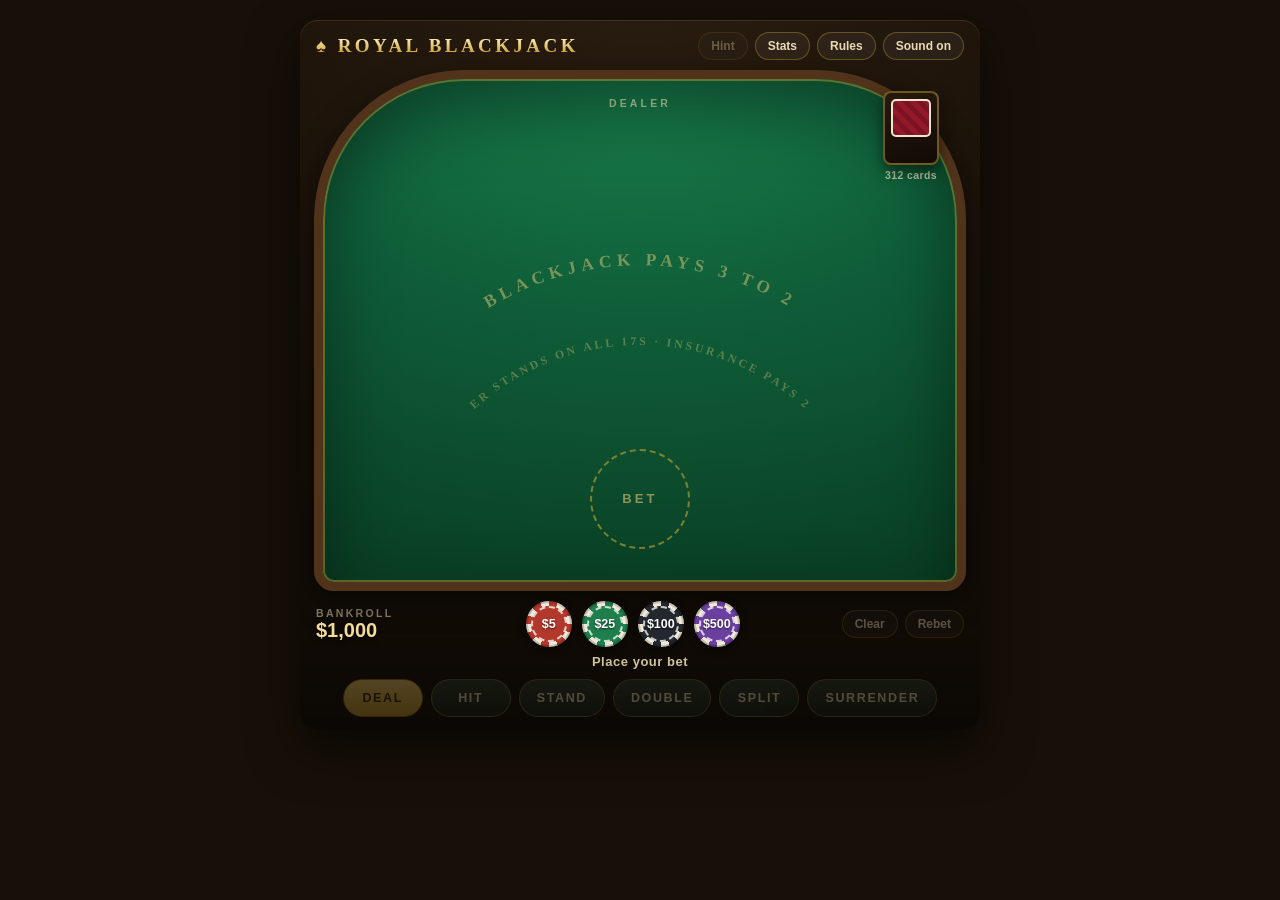
==== index.html @ 89e4483d "Royal Blackjack: single-file casino blackjack game" ====
<!DOCTYPE html>
<html lang="en">
<head>
<meta charset="utf-8">
<meta name="viewport" content="width=device-width, initial-scale=1">
<title>Royal Blackjack</title>
</head>
<body style="margin:0;background:#171008;display:flex;justify-content:center;align-items:flex-start;min-height:100vh;padding:20px;box-sizing:border-box">
<style>
#bjApp{--gold:#d4af37;--gold-l:#f6dd9a;--serif:Georgia,'Times New Roman',serif;--sans:-apple-system,BlinkMacSystemFont,'Segoe UI',Roboto,Helvetica,Arial,sans-serif;--cw:88px;--ch:calc(var(--cw)*1.42);position:relative;width:100%;max-width:680px;height:710px;margin:0 auto;border-radius:18px;background:radial-gradient(120% 90% at 50% -10%,#2b1d10 0%,#1c130a 55%,#120c06 100%);box-shadow:0 18px 50px rgba(0,0,0,.6),inset 0 1px 0 rgba(246,221,154,.12);overflow:hidden;display:flex;flex-direction:column;user-select:none;-webkit-user-select:none;font-family:var(--sans);color:#efe5c8;box-sizing:border-box}
#bjApp *,#bjApp *::before,#bjApp *::after{box-sizing:border-box}
.sr-only{position:absolute;width:1px;height:1px;overflow:hidden;clip:rect(0 0 0 0);white-space:nowrap}
.topbar{display:flex;align-items:center;justify-content:space-between;padding:12px 16px 6px;gap:8px}
.brand{font:800 19px var(--serif);letter-spacing:.18em;text-transform:uppercase;background:linear-gradient(180deg,#f8e7ad 20%,#c89b28 90%);-webkit-background-clip:text;background-clip:text;color:transparent}
.topbtns{display:flex;gap:7px}
.tbtn{background:rgba(255,255,255,.05);border:1px solid rgba(212,175,55,.35);color:#e8dbb4;border-radius:999px;padding:6px 12px;font:600 12px var(--sans);cursor:pointer;transition:.15s;white-space:nowrap}
.tbtn:hover:not(:disabled){border-color:rgba(212,175,55,.85);background:rgba(212,175,55,.13)}
.tbtn:disabled{opacity:.35;cursor:default}
.table{flex:1;margin:4px 14px;position:relative;border-radius:150px 150px 20px 20px;background:radial-gradient(130% 100% at 50% 0%,#187c4b 0%,#0f5d38 48%,#0a4126 100%);border:9px solid #50331a;box-shadow:inset 0 0 0 2px rgba(212,175,55,.4),inset 0 26px 70px rgba(0,0,0,.42),0 10px 28px rgba(0,0,0,.5);display:flex;flex-direction:column;align-items:center;justify-content:space-between;padding:12px 14px 10px;min-height:0}
.arc{position:absolute;left:50%;top:34%;transform:translateX(-50%);width:min(540px,90%);pointer-events:none;z-index:0}
.arc .a1{fill:rgba(226,199,122,.5);font:600 18px var(--serif);letter-spacing:.3em;text-transform:uppercase}
.arc .a2{fill:rgba(226,199,122,.36);font:600 12px var(--serif);letter-spacing:.26em;text-transform:uppercase}
.shoe{position:absolute;top:12px;right:18px;display:flex;flex-direction:column;align-items:center;gap:4px;z-index:2}
.shoe-stack{width:56px;height:74px;border-radius:8px;background:linear-gradient(160deg,#27190e,#110a05);border:2px solid rgba(212,175,55,.45);position:relative;box-shadow:0 6px 14px rgba(0,0,0,.5)}
.shoe-stack::before{content:'';position:absolute;left:6px;right:6px;top:6px;height:38px;border-radius:5px;background:repeating-linear-gradient(45deg,#7c1322 0 5px,#93182a 5px 10px);border:2px solid #efe6d0}
.shoe-stack.shuffling{animation:shuf .22s linear 5}
@keyframes shuf{25%{transform:translateX(-4px) rotate(-2deg)}75%{transform:translateX(4px) rotate(2deg)}}
.shoe-n{font:600 10.5px var(--sans);color:rgba(243,232,200,.7);letter-spacing:.04em}
.zone-label{font:600 10.5px var(--sans);letter-spacing:.3em;text-transform:uppercase;color:rgba(232,219,180,.55)}
.dealer-wrap,.hand-wrap{position:relative;display:flex;flex-direction:column;align-items:center;gap:7px;padding:6px 12px;border-radius:16px;z-index:1;transition:box-shadow .3s}
.hand-wrap.active{box-shadow:0 0 0 1.5px rgba(212,175,55,.6),0 0 26px rgba(212,175,55,.26)}
.player-row{display:flex;gap:28px;align-items:flex-start;justify-content:center;min-height:calc(var(--ch) + 46px);z-index:1}
.hand{display:flex;min-height:var(--ch);min-width:var(--cw);align-items:flex-start;justify-content:center}
.hand-meta{display:flex;gap:8px;align-items:center;min-height:24px}
.score-badge{display:none;background:rgba(10,8,5,.8);color:#f3e8c8;border:1px solid rgba(212,175,55,.4);border-radius:999px;padding:3px 12px;font:700 13px var(--sans)}
.score-badge.on{display:inline-flex}
.score-badge.bust{color:#ff9d9d;border-color:rgba(255,90,90,.65)}
.score-badge.pop{animation:pop .3s}
@keyframes pop{50%{transform:scale(1.28)}}
.bet-badge{display:none;background:rgba(58,42,8,.85);border:1px solid rgba(212,175,55,.55);color:var(--gold-l);border-radius:999px;padding:3px 11px;font:700 12px var(--sans)}
.bet-badge.on{display:inline-flex}
.result-tag{position:absolute;top:-10px;left:50%;transform:translate(-50%,10px);opacity:0;font:800 13.5px var(--sans);letter-spacing:.08em;padding:4px 13px;border-radius:999px;transition:.35s;z-index:6;white-space:nowrap}
.result-tag.show{opacity:1;transform:translate(-50%,-8px)}
.result-tag.win{background:#123f23;color:#9af0b4;border:1px solid #2f9d5c}
.result-tag.lose{background:#3f1212;color:#ffadad;border:1px solid #a33}
.result-tag.push{background:#2e2a1c;color:#e8d9a0;border:1px solid #8a7b46}
.result-tag.bj{background:#3a2c05;color:#ffd97a;border:1px solid var(--gold);box-shadow:0 0 18px rgba(255,205,90,.5)}
.card{width:var(--cw);height:var(--ch);position:relative;flex:0 0 auto;margin-left:calc(var(--cw) * -.6);transform:rotate(var(--tilt,0deg));transition:transform .45s cubic-bezier(.2,.75,.25,1.08),opacity .4s}
.card:first-child{margin-left:0}
.card-inner{position:absolute;inset:0;transform-style:preserve-3d;transition:transform .3s ease;transform:rotateY(180deg)}
.card.faceup .card-inner{transform:rotateY(0deg)}
.cface{position:absolute;inset:0;backface-visibility:hidden;-webkit-backface-visibility:hidden;border-radius:9px;overflow:hidden}
.front{background:linear-gradient(140deg,#fffdf6 0%,#f3efe0 100%);box-shadow:0 7px 16px rgba(0,0,0,.45),inset 0 0 0 1px rgba(0,0,0,.08)}
.front.red{color:#c0182f}.front.blk{color:#1d2132}
.backside{transform:rotateY(180deg);background:#f3ecd9;box-shadow:0 7px 16px rgba(0,0,0,.45)}
.bk{position:absolute;inset:5px;border-radius:6px;background:repeating-linear-gradient(45deg,#7c1322 0 6px,#93182a 6px 12px);box-shadow:inset 0 0 0 2px rgba(246,221,154,.55)}
.card.peek{transform:translateY(-12px) rotate(-7deg) !important;z-index:9}
.card.discard{transform:translate(-460px,-70px) rotate(-32deg) !important;opacity:0;transition:transform .45s ease-in,opacity .42s ease-in}
.card.dbl{transform:rotate(90deg) translateY(-4px) !important;margin-right:14px}
.idx{position:absolute;top:6px;left:7px;display:flex;flex-direction:column;align-items:center;line-height:.95;font-family:var(--serif);z-index:2}
.idx b{font-size:calc(var(--cw)*.19);font-weight:700}
.idx i{font-style:normal;font-size:calc(var(--cw)*.165)}
.idx-b{top:auto;left:auto;bottom:6px;right:7px;transform:rotate(180deg)}
.pips{position:absolute;inset:13% 17%}
.pip{position:absolute;transform:translate(-50%,-50%);font-size:calc(var(--cw)*.2);font-family:var(--serif)}
.pip.fl{transform:translate(-50%,-50%) rotate(180deg)}
.ace{position:absolute;inset:0;display:flex;align-items:center;justify-content:center;font-size:calc(var(--cw)*.55);font-family:var(--serif)}
.court{position:absolute;inset:15% 19%;border:2px solid currentColor;border-radius:6px;display:flex;flex-direction:column;align-items:center;justify-content:center;gap:1px;opacity:.92}
.court .crt{font:700 calc(var(--cw)*.32) var(--serif)}
.court .cst{font-size:calc(var(--cw)*.22)}
.bet-spot{display:flex;flex-direction:column;align-items:center;gap:5px;margin-bottom:2px;z-index:1}
.bet-circle{width:100px;height:100px;border-radius:50%;border:2.5px dashed rgba(212,175,55,.55);position:relative;display:flex;align-items:center;justify-content:center}
.bet-circle.empty::after{content:'Bet';color:rgba(226,199,122,.6);font:600 13px var(--sans);letter-spacing:.24em;text-transform:uppercase}
.bet-stack{position:absolute;bottom:24px;left:0;right:0;height:0}
.bet-amt{color:var(--gold-l);font:700 14.5px var(--sans);min-height:18px;text-shadow:0 1px 3px rgba(0,0,0,.8)}
.chip{--c:#b3382c;width:46px;height:46px;border-radius:50%;border:none;position:relative;cursor:pointer;background:repeating-conic-gradient(var(--c) 0 22.5deg,#f2ead8 22.5deg 45deg);box-shadow:0 3px 7px rgba(0,0,0,.5),inset 0 0 0 2px rgba(0,0,0,.18);transition:transform .15s;padding:0;flex:0 0 auto}
.chip::before{content:'';position:absolute;inset:5px;border-radius:50%;background:var(--c);border:2px dashed rgba(255,255,255,.75)}
.chip span{position:absolute;inset:0;display:flex;align-items:center;justify-content:center;color:#fff;font-weight:700;font-size:12.5px;z-index:1;text-shadow:0 1px 2px rgba(0,0,0,.6);font-family:var(--sans)}
.chip-5{--c:#b3382c}.chip-25{--c:#1e7e4c}.chip-100{--c:#23272e}.chip-500{--c:#6b3fa0}
.rack .chip:hover:not(.off){transform:translateY(-4px) scale(1.07)}
.chip.off{opacity:.32;cursor:default;pointer-events:none}
.chip.s{width:36px;height:36px;position:absolute;left:50%;margin-left:-18px}
.chip.s span{font-size:10px}
.chip.fly{position:absolute;z-index:46;transition:transform .55s cubic-bezier(.3,.7,.3,1),opacity .55s;pointer-events:none;margin:0}
.console{padding:6px 16px 13px;display:flex;flex-direction:column;gap:7px;background:linear-gradient(180deg,rgba(0,0,0,0),rgba(0,0,0,.4))}
.crow{display:flex;align-items:center;justify-content:space-between;gap:12px}
.bank{display:flex;flex-direction:column;line-height:1.15;min-width:108px}
.blab{font:600 10.5px var(--sans);letter-spacing:.22em;text-transform:uppercase;color:rgba(232,219,180,.55)}
#bankAmt{font:800 20px var(--sans);color:var(--gold-l);text-shadow:0 1px 6px rgba(0,0,0,.6)}
.rack{display:flex;gap:10px;align-items:center}
.bet-tools{display:flex;gap:7px}
.msgline{text-align:center;font:600 13px var(--sans);color:#cfc39b;min-height:18px;letter-spacing:.04em}
.actions{justify-content:center;flex-wrap:wrap;gap:8px}
.abtn{font:700 12.5px var(--sans);letter-spacing:.13em;text-transform:uppercase;color:#f2e3b6;background:linear-gradient(180deg,#2a3b2f,#16231a);border:1px solid rgba(212,175,55,.45);border-radius:999px;padding:11px 17px;cursor:pointer;transition:all .18s;min-width:80px}
.abtn:hover:not(:disabled){transform:translateY(-2px);box-shadow:0 6px 16px rgba(0,0,0,.45),0 0 12px rgba(212,175,55,.25);border-color:rgba(212,175,55,.85)}
.abtn:active:not(:disabled){transform:translateY(0) scale(.97)}
.abtn:disabled{opacity:.3;cursor:default}
.abtn.deal{background:linear-gradient(180deg,#f3cf6f,#c99e29);color:#3a2a05;border-color:#8a6d1d;position:relative;overflow:hidden}
.abtn.deal:not(:disabled)::after{content:'';position:absolute;top:0;left:-80%;width:50%;height:100%;background:linear-gradient(100deg,transparent,rgba(255,255,255,.55),transparent);animation:shine 2.6s infinite}
@keyframes shine{0%{left:-80%}55%,100%{left:130%}}
.abtn.pulse{animation:hintPulse .55s ease-in-out 2}
@keyframes hintPulse{50%{box-shadow:0 0 22px rgba(212,175,55,.95);transform:translateY(-3px)}}
.banner{position:absolute;left:0;right:0;top:38%;text-align:center;font:800 44px/1.1 var(--serif);letter-spacing:.05em;opacity:0;transform:scale(.6);transition:all .22s;pointer-events:none;z-index:30;text-transform:uppercase}
.banner.show{opacity:1;transform:scale(1);animation:bIn .5s cubic-bezier(.18,1.6,.4,1)}
@keyframes bIn{0%{transform:scale(.5)}70%{transform:scale(1.07)}100%{transform:scale(1)}}
.banner.win{color:#9df0b3;text-shadow:0 0 26px rgba(60,220,120,.6),0 2px 14px rgba(0,0,0,.7)}
.banner.lose{color:#ff9d9d;text-shadow:0 0 22px rgba(255,70,70,.45),0 2px 14px rgba(0,0,0,.7)}
.banner.push{color:#e8d9a0;text-shadow:0 0 18px rgba(220,200,120,.4),0 2px 14px rgba(0,0,0,.7)}
.banner.bj{color:#ffd76a;text-shadow:0 0 16px rgba(255,200,60,.9),0 0 60px rgba(255,180,30,.5);animation:bIn .5s cubic-bezier(.18,1.6,.4,1),glowP 1.1s ease-in-out infinite alternate}
@keyframes glowP{to{text-shadow:0 0 26px rgba(255,210,80,1),0 0 90px rgba(255,190,40,.75)}}
.toastN{position:absolute;top:10px;left:50%;transform:translate(-50%,-8px);background:rgba(12,9,5,.93);color:#f0e3bd;border:1px solid rgba(212,175,55,.5);border-radius:999px;padding:7px 16px;font:600 12.5px var(--sans);opacity:0;transition:.3s;z-index:66;pointer-events:none;white-space:nowrap;max-width:92%}
.toastN.show{opacity:1;transform:translate(-50%,0)}
#fxCanvas{position:absolute;inset:0;z-index:60;pointer-events:none}
.overlay{position:absolute;inset:0;display:flex;align-items:center;justify-content:center;background:rgba(8,6,3,.66);opacity:0;pointer-events:none;transition:.25s;z-index:70}
.overlay.show{opacity:1;pointer-events:auto}
.panel{background:#191410;border:1px solid rgba(212,175,55,.55);border-radius:14px;padding:20px 24px;max-width:430px;width:88%;max-height:84%;overflow:auto;box-shadow:0 20px 60px rgba(0,0,0,.7)}
.panel h3{margin:0 0 10px;font:700 19px var(--serif);color:var(--gold-l);letter-spacing:.06em}
.panel p{margin:0 0 14px;font:400 13.5px/1.55 var(--sans);color:#d9cba2}
.panel ul{margin:0 0 14px;padding-left:18px;font:400 13px/1.65 var(--sans);color:#d9cba2}
.prow{display:flex;gap:8px;justify-content:flex-end;flex-wrap:wrap}
.gbtn{background:linear-gradient(180deg,#f3cf6f,#c99e29);color:#3a2a05;border:1px solid #8a6d1d;border-radius:999px;padding:9px 18px;font:700 13px var(--sans);cursor:pointer;letter-spacing:.06em}
.gbtn:hover{filter:brightness(1.08)}
.sgrid{display:grid;grid-template-columns:1fr auto;gap:6px 18px;font:500 13.5px var(--sans);color:#d9cba2;margin-bottom:16px}
.sgrid b{color:#f3e8c8;font-weight:700;text-align:right}
.sgrid .pos{color:#9af0b4}.sgrid .neg{color:#ffadad}
.shake{animation:shake .45s}
@keyframes shake{20%{transform:translateX(-7px)}40%{transform:translateX(6px)}60%{transform:translateX(-4px)}80%{transform:translateX(3px)}}
.kbd{display:inline-block;background:rgba(255,255,255,.08);border:1px solid rgba(212,175,55,.3);border-radius:5px;padding:0 6px;font:600 11.5px var(--sans);color:#e8dbb4;margin-right:2px}
@media (max-width:600px){#bjApp{--cw:64px;height:740px}.banner{font-size:32px}.brand{font-size:15px;letter-spacing:.1em}.abtn{min-width:0;padding:10px 12px;font-size:11.5px}.chip{width:42px;height:42px}.player-row{gap:12px}.tbtn{padding:5px 9px;font-size:11px}}
</style>
<h2 class="sr-only">Interactive blackjack casino game with chip betting, animated dealing, splits, double down, insurance, hints, and session statistics</h2>
<div id="bjApp">
  <canvas id="fxCanvas"></canvas>
  <header class="topbar">
    <div class="brand">♠ Royal Blackjack</div>
    <div class="topbtns">
      <button class="tbtn" id="btnHint" title="Basic strategy advice (B)">Hint</button>
      <button class="tbtn" id="btnStats" title="Session statistics">Stats</button>
      <button class="tbtn" id="btnRules" title="House rules &amp; shortcuts">Rules</button>
      <button class="tbtn" id="btnSound" title="Toggle sound (M)">Sound on</button>
    </div>
  </header>
  <main class="table">
    <svg class="arc" viewBox="0 0 560 170" aria-hidden="true">
      <defs>
        <path id="arcP1" d="M 30 150 A 300 300 0 0 1 530 150" fill="none"></path>
        <path id="arcP2" d="M 105 168 A 255 255 0 0 1 455 168" fill="none"></path>
      </defs>
      <text class="a1"><textPath href="#arcP1" startOffset="50%" text-anchor="middle">Blackjack pays 3 to 2</textPath></text>
      <text class="a2"><textPath href="#arcP2" startOffset="50%" text-anchor="middle">Dealer stands on all 17s · Insurance pays 2 to 1</textPath></text>
    </svg>
    <div class="shoe">
      <div class="shoe-stack" id="shoeStack"></div>
      <div class="shoe-n" id="shoeN"></div>
    </div>
    <div class="dealer-wrap">
      <div class="zone-label">Dealer</div>
      <div class="hand" id="dealerHand"></div>
      <div class="hand-meta"><span class="score-badge" id="dealerScore"></span></div>
    </div>
    <div class="banner" id="banner"></div>
    <div class="player-row" id="playerRow"></div>
    <div class="bet-spot">
      <div class="bet-circle empty" id="betCircle"><div class="bet-stack" id="betStack"></div></div>
      <div class="bet-amt" id="betAmt"></div>
    </div>
    <div class="toastN" id="toastEl"></div>
  </main>
  <footer class="console">
    <div class="crow">
      <div class="bank" id="bankWrap"><span class="blab">Bankroll</span><span id="bankAmt">$1,000</span></div>
      <div class="rack" id="rack">
        <button class="chip chip-5" data-d="5" aria-label="Bet 5 dollars"><span>$5</span></button>
        <button class="chip chip-25" data-d="25" aria-label="Bet 25 dollars"><span>$25</span></button>
        <button class="chip chip-100" data-d="100" aria-label="Bet 100 dollars"><span>$100</span></button>
        <button class="chip chip-500" data-d="500" aria-label="Bet 500 dollars"><span>$500</span></button>
      </div>
      <div class="bet-tools">
        <button class="tbtn" id="btnClear">Clear</button>
        <button class="tbtn" id="btnRebet">Rebet</button>
      </div>
    </div>
    <div class="msgline" id="msgEl" aria-live="polite"></div>
    <div class="crow actions">
      <button class="abtn deal" id="btnDeal">Deal</button>
      <button class="abtn" id="btnHit">Hit</button>
      <button class="abtn" id="btnStand">Stand</button>
      <button class="abtn" id="btnDouble">Double</button>
      <button class="abtn" id="btnSplit">Split</button>
      <button class="abtn" id="btnSurrender">Surrender</button>
    </div>
  </footer>
  <div class="overlay" id="ovInsurance">
    <div class="panel">
      <h3>Insurance?</h3>
      <p id="insText"></p>
      <div class="prow"><button class="tbtn" id="btnInsNo">No thanks (N)</button><button class="gbtn" id="btnInsYes">Take insurance (Y)</button></div>
    </div>
  </div>
  <div class="overlay" id="ovStats">
    <div class="panel">
      <h3>Session stats</h3>
      <div class="sgrid" id="sgrid"></div>
      <div class="prow"><button class="tbtn" id="btnReset">Reset bankroll &amp; stats</button><button class="gbtn" id="btnStatsClose">Close</button></div>
    </div>
  </div>
  <div class="overlay" id="ovRules">
    <div class="panel">
      <h3>House rules</h3>
      <ul>
        <li>Six-deck shoe, reshuffled when it runs low</li>
        <li>Blackjack pays 3 to 2 · dealer stands on all 17s</li>
        <li>Dealer peeks for blackjack with an ace or ten showing</li>
        <li>Insurance on an ace costs half your bet, pays 2 to 1</li>
        <li>Double down on any first two cards, including after a split</li>
        <li>Split once on any equal-value pair · split aces get one card each</li>
        <li>Surrender your first two cards to keep half your bet</li>
      </ul>
      <h3>Shortcuts</h3>
      <p><span class="kbd">H</span> hit · <span class="kbd">S</span> stand · <span class="kbd">D</span> double · <span class="kbd">P</span> split · <span class="kbd">U</span> surrender · <span class="kbd">Enter</span> deal · <span class="kbd">R</span> rebet · <span class="kbd">C</span> clear · <span class="kbd">1–4</span> chips · <span class="kbd">B</span> hint · <span class="kbd">M</span> sound</p>
      <div class="prow"><button class="gbtn" id="btnRulesClose">Close</button></div>
    </div>
  </div>
  <div class="overlay" id="ovLoan">
    <div class="panel">
      <h3>Out of chips</h3>
      <p id="loanText">The pit boss looks you over, sighs, and slides a fresh $1,000 across the felt. The house keeps track of these things.</p>
      <div class="prow"><button class="gbtn" id="btnLoan">Take the credit</button></div>
    </div>
  </div>
</div>
<script>
'use strict';
(function(){
const $id=function(i){return document.getElementById(i)};
const app=$id('bjApp'),fxCanvas=$id('fxCanvas'),shoeStack=$id('shoeStack'),shoeN=$id('shoeN'),
dealerHand=$id('dealerHand'),dealerScore=$id('dealerScore'),playerRow=$id('playerRow'),
betCircle=$id('betCircle'),betStack=$id('betStack'),betAmt=$id('betAmt'),bankAmt=$id('bankAmt'),bankWrap=$id('bankWrap'),
msgEl=$id('msgEl'),toastEl=$id('toastEl'),banner=$id('banner'),rack=$id('rack'),
btnClear=$id('btnClear'),btnRebet=$id('btnRebet'),btnDeal=$id('btnDeal'),btnHit=$id('btnHit'),
btnStand=$id('btnStand'),btnDouble=$id('btnDouble'),btnSplit=$id('btnSplit'),btnSurrender=$id('btnSurrender'),
btnHint=$id('btnHint'),btnStats=$id('btnStats'),btnRules=$id('btnRules'),btnSound=$id('btnSound'),
ovInsurance=$id('ovInsurance'),insText=$id('insText'),btnInsYes=$id('btnInsYes'),btnInsNo=$id('btnInsNo'),
ovStats=$id('ovStats'),sgrid=$id('sgrid'),btnReset=$id('btnReset'),btnStatsClose=$id('btnStatsClose'),
ovRules=$id('ovRules'),btnRulesClose=$id('btnRulesClose'),ovLoan=$id('ovLoan'),btnLoan=$id('btnLoan');

const sleep=function(ms){return new Promise(function(r){setTimeout(r,ms)})};
const store={
  get:function(k,d){try{const v=localStorage.getItem(k);return v==null?d:JSON.parse(v)}catch(e){return d}},
  set:function(k,v){try{localStorage.setItem(k,JSON.stringify(v))}catch(e){}}
};
function fmt(n){
  n=Math.round(n*100)/100;
  const neg=n<0;n=Math.abs(n);
  const opts=Number.isInteger(n)?{maximumFractionDigits:0}:{minimumFractionDigits:2,maximumFractionDigits:2};
  return (neg?'−$':'$')+n.toLocaleString('en-US',opts);
}

let AC=null,muted=store.get('bj-muted',false);
function ac(){
  if(muted)return null;
  if(!AC){try{AC=new (window.AudioContext||window.webkitAudioContext)()}catch(e){return null}}
  if(AC&&AC.state==='suspended')AC.resume();
  return AC;
}
function tone(f,dur,type,vol,delay,slide){
  const c=ac();if(!c)return;
  const t=c.currentTime+(delay||0);
  const o=c.createOscillator(),g=c.createGain();
  o.type=type||'sine';o.frequency.setValueAtTime(f,t);
  if(slide)o.frequency.exponentialRampToValueAtTime(slide,t+dur);
  g.gain.setValueAtTime(0,t);g.gain.linearRampToValueAtTime(vol||.12,t+.012);
  g.gain.exponentialRampToValueAtTime(.0001,t+dur);
  o.connect(g);g.connect(c.destination);o.start(t);o.stop(t+dur+.06);
}
function noiseBurst(dur,vol,freq,delay){
  const c=ac();if(!c)return;
  const t=c.currentTime+(delay||0);
  const len=Math.max(1,Math.floor(c.sampleRate*dur));
  const buf=c.createBuffer(1,len,c.sampleRate);
  const d=buf.getChannelData(0);
  for(let i=0;i<len;i++)d[i]=Math.random()*2-1;
  const src=c.createBufferSource();src.buffer=buf;
  const f=c.createBiquadFilter();f.type='bandpass';f.frequency.value=freq;f.Q.value=.8;
  const g=c.createGain();g.gain.setValueAtTime(vol,t);g.gain.exponentialRampToValueAtTime(.0001,t+dur);
  src.connect(f);f.connect(g);g.connect(c.destination);src.start(t);
}
const SFX={
  deal:function(){noiseBurst(.09,.3,1700)},
  flip:function(){noiseBurst(.06,.2,2600);tone(880,.05,'triangle',.05,.02)},
  chip:function(){tone(2700+Math.random()*600,.035,'square',.06);tone(2000,.045,'square',.05,.028)},
  win:function(){[523,659,784,1047].forEach(function(f,i){tone(f,.22,'triangle',.12,i*.09)})},
  big:function(){[523,659,784,1047,1319,1568].forEach(function(f,i){tone(f,.3,'triangle',.13,i*.1)});[262,330,392].forEach(function(f,i){tone(f,.85,'sine',.06,.32+i*.02)})},
  lose:function(){tone(230,.3,'sawtooth',.05,0,140);tone(115,.4,'triangle',.08,.13)},
  push:function(){tone(440,.12,'sine',.08);tone(440,.12,'sine',.08,.18)},
  shuffle:function(){for(let i=0;i<7;i++)noiseBurst(.05,.14,1100+i*320,i*.065)}
};

const SUITS=['♠','♥','♦','♣'];
const RANKS=['A','2','3','4','5','6','7','8','9','10','J','Q','K'];
const RESHUFFLE=78;
function cardVal(c){if(c.r==='A')return 11;if(c.r==='10'||c.r==='J'||c.r==='Q'||c.r==='K')return 10;return +c.r}
function sym(s){return s+'︎'}
const PIPS={
  '2':[[50,20],[50,80]],
  '3':[[50,20],[50,50],[50,80]],
  '4':[[32,20],[68,20],[32,80],[68,80]],
  '5':[[32,20],[68,20],[50,50],[32,80],[68,80]],
  '6':[[32,20],[68,20],[32,50],[68,50],[32,80],[68,80]],
  '7':[[32,20],[68,20],[50,35],[32,50],[68,50],[32,80],[68,80]],
  '8':[[32,20],[68,20],[50,35],[32,50],[68,50],[50,65],[32,80],[68,80]],
  '9':[[32,18],[68,18],[32,39],[68,39],[50,50],[32,61],[68,61],[32,82],[68,82]],
  '10':[[32,18],[68,18],[50,29],[32,40],[68,40],[32,60],[68,60],[50,71],[32,82],[68,82]]
};

const S={
  bankroll:store.get('bj-bank',1000),
  bet:0,
  lastBet:store.get('bj-lastbet',0),
  shoe:[],runCount:0,
  phase:'betting',
  hands:[],active:0,dealer:[],insurance:0,
  stats:store.get('bj-stats',{hands:0,wins:0,losses:0,pushes:0,bjs:0,net:0,bigWin:0,streak:0,bestStreak:0,loans:0})
};
let busy=false;

function newShoe(){
  S.shoe=[];
  for(let d=0;d<6;d++)for(const s of SUITS)for(const r of RANKS)S.shoe.push({r:r,s:s});
  for(let i=S.shoe.length-1;i>0;i--){const j=Math.floor(Math.random()*(i+1));const t=S.shoe[i];S.shoe[i]=S.shoe[j];S.shoe[j]=t}
  S.runCount=0;renderShoe();
}
function draw(){if(!S.shoe.length)newShoe();return S.shoe.pop()}
function countCard(c){
  const v=cardVal(c);
  if(v>=2&&v<=6)S.runCount++;else if(v>=10)S.runCount--;
  if(ovStats.classList.contains('show'))renderStatsPanel();
}
function handValue(cards){
  let t=0,a=0;
  for(const c of cards){t+=cardVal(c);if(c.r==='A')a++}
  while(t>21&&a>0){t-=10;a--}
  return {total:t,soft:a>0};
}
function isBJ(h){return !h.fromSplit&&h.cards.length===2&&handValue(h.cards).total===21}
function inPlay(){
  if(S.phase==='betting')return S.bet;
  if(S.phase==='settle')return 0;
  return S.hands.reduce(function(a,h){return a+h.bet},0)+S.insurance;
}
function saveBank(){store.set('bj-bank',S.bankroll+inPlay())}
function saveStats(){store.set('bj-stats',S.stats)}

function buildCard(c,faceUp){
  const red=c.s==='♥'||c.s==='♦';
  const el=document.createElement('div');
  el.className='card'+(faceUp?' faceup':'');
  el.style.setProperty('--tilt',((Math.random()*4)-2).toFixed(2)+'deg');
  let center='';
  if(c.r==='A')center='<div class="ace">'+sym(c.s)+'</div>';
  else if(PIPS[c.r])center='<div class="pips">'+PIPS[c.r].map(function(p){return '<span class="pip'+(p[1]>50?' fl':'')+'" style="left:'+p[0]+'%;top:'+p[1]+'%">'+sym(c.s)+'</span>'}).join('')+'</div>';
  else center='<div class="court"><span class="crt">'+c.r+'</span><span class="cst">'+sym(c.s)+'</span></div>';
  el.innerHTML='<div class="card-inner"><div class="cface front '+(red?'red':'blk')+'"><div class="idx"><b>'+c.r+'</b><i>'+sym(c.s)+'</i></div><div class="idx idx-b"><b>'+c.r+'</b><i>'+sym(c.s)+'</i></div>'+center+'</div><div class="cface backside"><div class="bk"></div></div></div>';
  return el;
}
async function flyCard(c,container,faceUp){
  const el=buildCard(c,false);
  container.appendChild(el);
  const sr=shoeStack.getBoundingClientRect(),cr=el.getBoundingClientRect();
  el.style.transition='none';
  el.style.transform='translate('+(sr.left-cr.left)+'px,'+(sr.top-cr.top)+'px) rotate(48deg) scale(.85)';
  el.getBoundingClientRect();
  el.style.transition='';
  SFX.deal();
  el.style.transform='';
  await sleep(440);
  if(faceUp){el.classList.add('faceup');SFX.flip();await sleep(290)}
  return el;
}
function chipEl(d,small){
  const el=document.createElement('div');
  el.className='chip chip-'+d+(small?' s':'');
  el.innerHTML='<span>$'+d+'</span>';
  return el;
}
function flyChip(fromEl,toEl,d){
  const ar=app.getBoundingClientRect(),fr=fromEl.getBoundingClientRect(),tr=toEl.getBoundingClientRect();
  const el=chipEl(d);el.classList.add('fly');
  el.style.left=(fr.left-ar.left+fr.width/2-23)+'px';
  el.style.top=(fr.top-ar.top+fr.height/2-23)+'px';
  app.appendChild(el);
  requestAnimationFrame(function(){
    el.style.transform='translate('+((tr.left+tr.width/2)-(fr.left+fr.width/2))+'px,'+((tr.top+tr.height/2)-(fr.top+fr.height/2))+'px) rotate(520deg)';
    el.style.opacity='.92';
  });
  setTimeout(function(){el.remove()},620);
}

function msg(t){msgEl.textContent=t}
let toastT=0;
function toast(t){
  toastEl.textContent=t;toastEl.classList.add('show');
  clearTimeout(toastT);toastT=setTimeout(function(){toastEl.classList.remove('show')},2300);
}
function showBanner(t,cls){banner.textContent=t;banner.className='banner show '+cls}
function hideBanner(){banner.className='banner';banner.textContent=''}
function pop(el){el.classList.remove('pop');void el.offsetWidth;el.classList.add('pop')}
function shakeEl(el){el.classList.remove('shake');void el.offsetWidth;el.classList.add('shake')}

let shown=S.bankroll,rafB=0;
function renderBankroll(){
  cancelAnimationFrame(rafB);
  const from=shown,to=S.bankroll,t0=performance.now(),dur=550;
  function step(t){
    const p=Math.min(1,(t-t0)/dur),e=1-Math.pow(1-p,3);
    shown=from+(to-from)*e;
    bankAmt.textContent=fmt(shown);
    if(p<1)rafB=requestAnimationFrame(step);
  }
  rafB=requestAnimationFrame(step);
}
function renderShoe(){shoeN.textContent=S.shoe.length+' cards'}
function renderBet(){
  const amt=S.phase==='betting'?S.bet:S.hands.reduce(function(a,h){return a+h.bet},0);
  betAmt.textContent=amt?fmt(amt):'';
  betStack.innerHTML='';
  let rem=amt,n=0;
  for(const d of [500,100,25,5]){
    while(rem>=d&&n<14){rem-=d;const ch=chipEl(d,true);ch.style.bottom=(n*5)+'px';ch.style.zIndex=n;betStack.appendChild(ch);n++}
  }
  betCircle.classList.toggle('empty',amt===0);
}
function wrapHTML(i){
  return '<div class="result-tag" id="tag'+i+'"></div><div class="hand" id="hand'+i+'"></div><div class="hand-meta"><span class="score-badge" id="score'+i+'"></span><span class="bet-badge" id="betb'+i+'"></span></div>';
}
function rebuildHands(){
  playerRow.innerHTML='';
  S.hands.forEach(function(h,i){
    const w=document.createElement('div');
    w.className='hand-wrap';w.id='hw'+i;
    w.innerHTML=wrapHTML(i);
    playerRow.appendChild(w);
    const he=w.querySelector('.hand');
    h.cards.forEach(function(c){he.appendChild(buildCard(c,true))});
  });
  renderScores();renderBetBadges();renderActive();
}
function renderScores(){
  S.hands.forEach(function(h,i){
    const el=$id('score'+i);if(!el)return;
    if(!h.cards.length){el.textContent='';el.classList.remove('on');return}
    const v=handValue(h.cards);
    el.textContent=(v.soft&&v.total<21)?(v.total-10)+' / '+v.total:v.total;
    el.classList.add('on');el.classList.toggle('bust',v.total>21);pop(el);
  });
  if(!S.dealer.length){dealerScore.textContent='';dealerScore.classList.remove('on');dealerScore.classList.remove('bust')}
  else{
    const holeEl=dealerHand.children[1];
    const holeHidden=holeEl&&!holeEl.classList.contains('faceup');
    if(holeHidden||S.dealer.length===1){
      const u=cardVal(S.dealer[0]);
      dealerScore.textContent='Showing '+(u===11?'A':u);
      dealerScore.classList.remove('bust');
    }else{
      const v=handValue(S.dealer);
      dealerScore.textContent=v.total;
      dealerScore.classList.toggle('bust',v.total>21);
    }
    dealerScore.classList.add('on');pop(dealerScore);
  }
}
function renderBetBadges(){
  S.hands.forEach(function(h,i){
    const el=$id('betb'+i);if(!el)return;
    el.textContent=fmt(h.bet);el.classList.add('on');
  });
}
function renderActive(){
  S.hands.forEach(function(h,i){
    const w=$id('hw'+i);if(!w)return;
    w.classList.toggle('active',S.phase==='player'&&i===S.active);
  });
}
function setTag(i,txt,cls){
  const el=$id('tag'+i);if(!el)return;
  el.textContent=txt;el.className='result-tag show '+cls;
}
function updateButtons(){
  const betting=S.phase==='betting'&&!busy;
  rack.querySelectorAll('.chip').forEach(function(el){
    const d=+el.dataset.d;
    el.classList.toggle('off',!(betting&&S.bankroll>=d));
  });
  btnClear.disabled=!(betting&&S.bet>0);
  btnRebet.disabled=!(betting&&S.lastBet>0&&(S.bankroll+S.bet)>=S.lastBet);
  btnDeal.disabled=!(betting&&S.bet>=5);
  const playing=S.phase==='player'&&!busy;
  const h=playing?S.hands[S.active]:null;
  btnHit.disabled=!playing;
  btnStand.disabled=!playing;
  btnDouble.disabled=!(playing&&h&&h.cards.length===2&&S.bankroll>=h.bet);
  btnSplit.disabled=!(playing&&h&&h.cards.length===2&&S.hands.length===1&&cardVal(h.cards[0])===cardVal(h.cards[1])&&S.bankroll>=h.bet);
  btnSurrender.disabled=!(playing&&h&&h.cards.length===2&&S.hands.length===1&&!h.fromSplit);
  btnHint.disabled=!playing;
}

async function sweepTable(){
  const cards=app.querySelectorAll('.hand .card');
  if(cards.length){
    cards.forEach(function(el,i){el.style.transitionDelay=(i*30)+'ms';el.classList.add('discard')});
    SFX.flip();
    await sleep(480+cards.length*30);
  }
  dealerHand.innerHTML='';
  playerRow.innerHTML='';
  hideBanner();
}
async function dealTo(i,opts){
  const c=draw();
  S.hands[i].cards.push(c);
  const el=await flyCard(c,$id('hand'+i),true);
  if(opts&&opts.dbl)el.classList.add('dbl');
  countCard(c);
  renderScores();renderShoe();
  return el;
}
async function dealDealerCard(faceUp){
  const c=draw();
  S.dealer.push(c);
  await flyCard(c,dealerHand,faceUp);
  if(faceUp)countCard(c);
  renderScores();renderShoe();
}
async function revealHole(){
  const el=dealerHand.children[1];
  if(el&&!el.classList.contains('faceup')){
    el.classList.add('faceup');SFX.flip();
    countCard(S.dealer[1]);
    await sleep(330);
    renderScores();
  }
}
function offerInsurance(){
  return new Promise(function(res){
    insText.textContent='The dealer shows an ace. Insurance costs '+fmt(S.hands[0].bet/2)+' and pays 2 to 1 if the dealer has blackjack.';
    ovInsurance.classList.add('show');
    function done(v){
      ovInsurance.classList.remove('show');
      btnInsYes.onclick=null;btnInsNo.onclick=null;
      res(v);
    }
    btnInsYes.onclick=function(){done(true)};
    btnInsNo.onclick=function(){done(false)};
  });
}

async function deal(){
  if(btnDeal.disabled||busy||S.phase!=='betting'||S.bet<5)return;
  busy=true;updateButtons();hideBanner();
  if(S.shoe.length<RESHUFFLE){
    msg('Shuffling a fresh six-deck shoe…');
    SFX.shuffle();shoeStack.classList.add('shuffling');
    await sleep(1050);
    shoeStack.classList.remove('shuffling');
    newShoe();toast('New shoe in play');
  }
  S.lastBet=S.bet;store.set('bj-lastbet',S.lastBet);
  await sweepTable();
  S.hands=[{cards:[],bet:S.bet,doubled:false,surrendered:false,busted:false,fromSplit:false,splitAces:false,done:false}];
  S.active=0;S.dealer=[];S.insurance=0;S.bet=0;
  S.phase='dealing';saveBank();
  rebuildHands();renderBet();updateButtons();msg('Dealing…');
  await dealTo(0);
  await dealDealerCard(true);
  await dealTo(0);
  await dealDealerCard(false);
  const up=cardVal(S.dealer[0]);
  if(up===11&&S.bankroll>=S.hands[0].bet/2){
    const take=await offerInsurance();
    if(take){
      S.insurance=S.hands[0].bet/2;
      S.bankroll-=S.insurance;saveBank();renderBankroll();
      SFX.chip();toast('Insurance bought: '+fmt(S.insurance));
      await sleep(350);
    }
  }
  if(up>=10){
    msg('Dealer checks for blackjack…');
    const hole=dealerHand.children[1];
    hole.classList.add('peek');await sleep(950);hole.classList.remove('peek');
    if(handValue(S.dealer).total===21){
      await revealHole();
      await settleDealerBJ();
      return;
    }
    if(S.insurance>0)toast('No blackjack — insurance lost');
    else toast('No blackjack');
  }
  if(isBJ(S.hands[0])){
    await revealHole();
    await sleep(380);
    await settleRound();
    return;
  }
  S.phase='player';busy=false;
  updateButtons();renderActive();
  msg('Your move');
}

async function actHit(){
  if(btnHit.disabled)return;
  busy=true;updateButtons();
  const i=S.active,h=S.hands[i];
  await dealTo(i);
  const t=handValue(h.cards).total;
  if(t>21){
    h.busted=true;h.done=true;
    setTag(i,'Bust','lose');SFX.lose();
    const w=$id('hw'+i);if(w)shakeEl(w);
    await sleep(680);
    await advance();
  }else if(t===21){
    h.done=true;
    await advance();
  }else{
    busy=false;updateButtons();
  }
}
async function actStand(){
  if(btnStand.disabled)return;
  busy=true;updateButtons();
  S.hands[S.active].done=true;
  await advance();
}
async function actDouble(){
  if(btnDouble.disabled)return;
  busy=true;updateButtons();
  const i=S.active,h=S.hands[i];
  S.bankroll-=h.bet;h.bet*=2;h.doubled=true;
  saveBank();renderBankroll();renderBet();renderBetBadges();
  SFX.chip();flyChip(bankWrap,betCircle,Math.min(500,h.bet/2>=100?100:25));
  toast('Double down — one card');
  await sleep(330);
  await dealTo(i,{dbl:true});
  const t=handValue(h.cards).total;
  if(t>21){
    h.busted=true;
    setTag(i,'Bust','lose');SFX.lose();
    const w=$id('hw'+i);if(w)shakeEl(w);
    await sleep(620);
  }
  h.done=true;
  await advance();
}
async function actSplit(){
  if(btnSplit.disabled)return;
  busy=true;updateButtons();
  const h=S.hands[0];
  const c2=h.cards.pop();
  const aces=h.cards[0].r==='A'&&c2.r==='A';
  h.fromSplit=true;h.splitAces=aces;
  S.hands.push({cards:[c2],bet:h.bet,doubled:false,surrendered:false,busted:false,fromSplit:true,splitAces:aces,done:false});
  S.bankroll-=h.bet;saveBank();renderBankroll();
  SFX.chip();
  rebuildHands();renderBet();
  toast(aces?'Splitting aces — one card each':'Splitting the pair');
  await sleep(420);
  await dealTo(0);
  if(aces){
    h.done=true;
    await advance();
  }else if(handValue(h.cards).total===21){
    h.done=true;toast('21!');
    await advance();
  }else{
    busy=false;updateButtons();renderActive();
    msg('Hand 1 — your move');
  }
}
async function actSurrender(){
  if(btnSurrender.disabled)return;
  busy=true;updateButtons();
  const h=S.hands[0];
  h.surrendered=true;h.done=true;
  setTag(0,'Surrender','push');
  toast('Surrendered — half the bet comes back');
  await sleep(550);
  await advance();
}
async function advance(){
  if(S.active<S.hands.length-1){
    S.active++;renderActive();
    const h=S.hands[S.active];
    if(h.cards.length===1){
      await dealTo(S.active);
      if(h.splitAces){
        h.done=true;
        await sleep(380);
        return advance();
      }
      if(handValue(h.cards).total===21){
        h.done=true;toast('21!');
        return advance();
      }
    }
    S.phase='player';busy=false;
    updateButtons();renderActive();
    msg('Hand '+(S.active+1)+' — your move');
  }else{
    await dealerTurn();
  }
}
async function dealerTurn(){
  S.phase='dealer';renderActive();updateButtons();
  await sleep(320);
  await revealHole();
  const live=S.hands.some(function(h){return !h.busted&&!h.surrendered});
  if(live){
    msg('Dealer plays…');
    while(handValue(S.dealer).total<17){
      await sleep(430);
      await dealDealerCard(true);
    }
    if(handValue(S.dealer).total>21)msg('Dealer busts!');
  }
  await sleep(560);
  await settleRound();
}
async function settleRound(){
  S.phase='settle';updateButtons();renderActive();
  const dv=handValue(S.dealer).total,dBust=dv>21;
  let stake=S.insurance,ret=0,bjHit=false;
  const res=[];
  for(const h of S.hands){
    stake+=h.bet;
    let r=0,txt='',cls='';
    if(h.surrendered){r=h.bet/2;txt='−'+fmt(h.bet/2).slice(1);cls='push';S.stats.losses++}
    else if(h.busted){r=0;txt='Bust −'+fmt(h.bet).slice(1);cls='lose';S.stats.losses++}
    else if(isBJ(h)){r=h.bet*2.5;txt='Blackjack +'+fmt(h.bet*1.5).slice(1);cls='bj';S.stats.wins++;S.stats.bjs++;bjHit=true}
    else{
      const t=handValue(h.cards).total;
      if(dBust||t>dv){r=h.bet*2;txt='Win +'+fmt(h.bet).slice(1);cls='win';S.stats.wins++}
      else if(t<dv){r=0;txt='−'+fmt(h.bet).slice(1);cls='lose';S.stats.losses++}
      else{r=h.bet;txt='Push';cls='push';S.stats.pushes++}
    }
    ret+=r;res.push({txt:txt,cls:cls});
  }
  S.stats.hands+=S.hands.length;
  const net=ret-stake;
  S.bankroll+=ret;saveBank();
  S.stats.net+=net;
  if(net>S.stats.bigWin)S.stats.bigWin=net;
  S.stats.streak=net>0?S.stats.streak+1:(net<0?0:S.stats.streak);
  if(S.stats.streak>S.stats.bestStreak)S.stats.bestStreak=S.stats.streak;
  saveStats();
  res.forEach(function(r,i){setTag(i,r.txt,r.cls)});
  renderBankroll();renderBet();
  const allPush=res.every(function(r){return r.cls==='push'});
  if(bjHit){showBanner('Blackjack!','bj');SFX.big();confetti(190,true)}
  else if(net>0){showBanner('You win +'+fmt(net).slice(1),'win');SFX.win();if(net>=100)confetti(120,false)}
  else if(net<0&&!allPush){
    const allBust=S.hands.every(function(h){return h.busted});
    showBanner((allBust?'Bust ':'Dealer wins ')+'−'+fmt(net).slice(2),'lose');SFX.lose();
  }
  else{showBanner('Push','push');SFX.push()}
  payoutFx(net);
  await sleep(1950);
  enterBetting();
}
async function settleDealerBJ(){
  S.phase='settle';updateButtons();renderActive();
  const h=S.hands[0];
  let ret=0;
  const stake=h.bet+S.insurance;
  if(S.insurance>0){ret+=S.insurance*3;toast('Insurance pays '+fmt(S.insurance*2))}
  if(isBJ(h)){
    ret+=h.bet;S.stats.pushes++;
    setTag(0,'Push','push');
    showBanner('Push — both blackjack','push');SFX.push();
  }else{
    S.stats.losses++;
    setTag(0,'−'+fmt(h.bet).slice(1),'lose');
    showBanner('Dealer blackjack','lose');SFX.lose();
  }
  S.stats.hands++;
  const net=ret-stake;
  S.bankroll+=ret;saveBank();
  S.stats.net+=net;
  if(net>S.stats.bigWin)S.stats.bigWin=net;
  S.stats.streak=net>0?S.stats.streak+1:(net<0?0:S.stats.streak);
  if(S.stats.streak>S.stats.bestStreak)S.stats.bestStreak=S.stats.streak;
  saveStats();renderBankroll();renderBet();
  if(net>0)SFX.win();
  await sleep(1950);
  enterBetting();
}
function payoutFx(net){
  if(net>0){
    const d=net>=500?500:net>=100?100:25;
    const n=Math.min(6,Math.max(2,Math.round(net/40)));
    for(let i=0;i<n;i++)setTimeout(function(){flyChip(dealerHand,bankWrap,d);SFX.chip()},i*95);
  }else if(net<0){
    for(let i=0;i<3;i++)setTimeout(function(){flyChip(betCircle,shoeStack,25)},i*85);
  }
}
function enterBetting(){
  S.phase='betting';S.insurance=0;busy=false;
  renderBet();updateButtons();renderActive();
  msg(S.lastBet?'Place your bet — or press Rebet':'Place your bet');
  if(S.bankroll<5&&S.bet===0){
    $id('loanText').textContent='The pit boss looks you over, sighs, and slides a fresh $1,000 across the felt. The house keeps track of these things. (Loan #'+(S.stats.loans+1)+')';
    ovLoan.classList.add('show');
  }else if(S.shoe.length<RESHUFFLE){
    toast('Shoe is running low — shuffling on the next deal');
  }
}

function placeChip(d){
  if(S.phase!=='betting'||busy)return;
  if(S.bankroll<d){toast('Not enough bankroll');shakeEl(bankWrap);return}
  S.bankroll-=d;S.bet+=d;saveBank();
  SFX.chip();
  const rc=rack.querySelector('[data-d="'+d+'"]');
  if(rc)flyChip(rc,betCircle,d);
  renderBankroll();renderBet();updateButtons();
}
function clearBet(){
  if(btnClear.disabled)return;
  S.bankroll+=S.bet;S.bet=0;saveBank();
  SFX.chip();flyChip(betCircle,bankWrap,25);
  renderBankroll();renderBet();updateButtons();
}
function rebet(){
  if(btnRebet.disabled)return;
  S.bankroll+=S.bet;S.bet=S.lastBet;S.bankroll-=S.bet;saveBank();
  SFX.chip();flyChip(btnRebet,betCircle,S.lastBet>=100?100:S.lastBet>=25?25:5);
  renderBankroll();renderBet();updateButtons();
}

function bookSays(h,up){
  const v=handValue(h.cards),t=v.total;
  const canD=h.cards.length===2&&S.bankroll>=h.bet;
  const canSp=h.cards.length===2&&S.hands.length===1&&cardVal(h.cards[0])===cardVal(h.cards[1])&&S.bankroll>=h.bet;
  const canSu=h.cards.length===2&&S.hands.length===1&&!h.fromSplit;
  if(canSp){
    const p=cardVal(h.cards[0]);
    if(p===11||p===8)return 'Split';
    if(p===9)return (up>=2&&up<=9&&up!==7)?'Split':'Stand';
    if(p===7)return up<=7?'Split':'Hit';
    if(p===6)return up<=6?'Split':'Hit';
    if(p===4)return (up===5||up===6)?'Split':'Hit';
    if(p===2||p===3)return up<=7?'Split':'Hit';
  }
  if(canSu&&!v.soft){
    const pair88=h.cards.length===2&&cardVal(h.cards[0])===8&&cardVal(h.cards[1])===8;
    if(t===16&&up>=9&&!pair88)return 'Surrender';
    if(t===15&&up===10)return 'Surrender';
  }
  if(v.soft){
    if(t>=19)return 'Stand';
    if(t===18){
      if(up>=3&&up<=6)return canD?'Double':'Stand';
      return (up===2||up===7||up===8)?'Stand':'Hit';
    }
    if(t===17)return (up>=3&&up<=6&&canD)?'Double':'Hit';
    if(t===15||t===16)return (up>=4&&up<=6&&canD)?'Double':'Hit';
    return (up>=5&&up<=6&&canD)?'Double':'Hit';
  }
  if(t>=17)return 'Stand';
  if(t>=13)return up<=6?'Stand':'Hit';
  if(t===12)return (up>=4&&up<=6)?'Stand':'Hit';
  if(t===11)return (canD&&up<=10)?'Double':'Hit';
  if(t===10)return (canD&&up<=9)?'Double':'Hit';
  if(t===9)return (up>=3&&up<=6&&canD)?'Double':'Hit';
  return 'Hit';
}
function showHint(){
  if(btnHint.disabled)return;
  const h=S.hands[S.active];
  const a=bookSays(h,cardVal(S.dealer[0]));
  msg('Book says: '+a.toLowerCase());
  const map={Hit:btnHit,Stand:btnStand,Double:btnDouble,Split:btnSplit,Surrender:btnSurrender};
  const b=map[a];
  if(b&&!b.disabled){b.classList.remove('pulse');void b.offsetWidth;b.classList.add('pulse')}
}

function confetti(n,gold){
  const c=fxCanvas,ctx=c.getContext('2d');
  const r=app.getBoundingClientRect();
  const dpr=window.devicePixelRatio||1;
  c.width=r.width*dpr;c.height=r.height*dpr;
  ctx.setTransform(dpr,0,0,dpr,0,0);
  const colors=gold?['#f6d77b','#d4af37','#fff3c4','#e8b430','#ffffff']:['#f6d77b','#7bd68a','#ff9d9d','#9ecbff','#ffffff'];
  const P=[];
  for(let i=0;i<n;i++)P.push({
    x:r.width/2+(Math.random()-.5)*180,y:r.height*.36,
    vx:(Math.random()-.5)*9.5,vy:-(Math.random()*9+4),
    g:.26+Math.random()*.12,w:5+Math.random()*6,h:3+Math.random()*4,
    a:Math.random()*Math.PI,va:(Math.random()-.5)*.42,
    c:colors[Math.floor(Math.random()*colors.length)],
    life:85+Math.random()*45
  });
  let frame=0;
  cancelAnimationFrame(confetti._raf);
  function step(){
    ctx.clearRect(0,0,r.width,r.height);
    let alive=false;
    for(const p of P){
      if(frame>p.life)continue;
      alive=true;
      p.x+=p.vx;p.vy+=p.g;p.y+=p.vy;p.vx*=.99;p.a+=p.va;
      ctx.save();ctx.translate(p.x,p.y);ctx.rotate(p.a);
      ctx.globalAlpha=Math.max(0,1-frame/p.life);
      ctx.fillStyle=p.c;ctx.fillRect(-p.w/2,-p.h/2,p.w,p.h);
      ctx.restore();
    }
    frame++;
    if(alive&&frame<170)confetti._raf=requestAnimationFrame(step);
    else ctx.clearRect(0,0,r.width,r.height);
  }
  confetti._raf=requestAnimationFrame(step);
}

function renderStatsPanel(){
  const st=S.stats;
  const wr=st.hands?Math.round(100*st.wins/st.hands):0;
  const tc=S.shoe.length?(S.runCount/(S.shoe.length/52)):0;
  sgrid.innerHTML=
    '<span>Hands played</span><b>'+st.hands+'</b>'+
    '<span>Won / lost / pushed</span><b>'+st.wins+' / '+st.losses+' / '+st.pushes+'</b>'+
    '<span>Win rate</span><b>'+wr+'%</b>'+
    '<span>Blackjacks</span><b>'+st.bjs+'</b>'+
    '<span>Session net</span><b class="'+(st.net>=0?'pos':'neg')+'">'+fmt(st.net)+'</b>'+
    '<span>Biggest win</span><b>'+fmt(st.bigWin)+'</b>'+
    '<span>Streak (best)</span><b>'+st.streak+' ('+st.bestStreak+')</b>'+
    '<span>House loans</span><b>'+st.loans+'</b>'+
    '<span>Running count (Hi-Lo)</span><b>'+(S.runCount>0?'+':'')+S.runCount+'</b>'+
    '<span>True count</span><b>'+(tc>0?'+':'')+(Math.round(tc*10)/10)+'</b>';
}
function closeOverlays(){
  [ovStats,ovRules,ovLoan].forEach(function(o){o.classList.remove('show')});
}

btnDeal.addEventListener('click',deal);
btnHit.addEventListener('click',actHit);
btnStand.addEventListener('click',actStand);
btnDouble.addEventListener('click',actDouble);
btnSplit.addEventListener('click',actSplit);
btnSurrender.addEventListener('click',actSurrender);
btnClear.addEventListener('click',clearBet);
btnRebet.addEventListener('click',rebet);
btnHint.addEventListener('click',showHint);
rack.querySelectorAll('.chip').forEach(function(el){
  el.addEventListener('click',function(){placeChip(+el.dataset.d)});
});
btnStats.addEventListener('click',function(){renderStatsPanel();ovStats.classList.add('show')});
btnStatsClose.addEventListener('click',function(){ovStats.classList.remove('show')});
btnRules.addEventListener('click',function(){ovRules.classList.add('show')});
btnRulesClose.addEventListener('click',function(){ovRules.classList.remove('show')});
btnReset.addEventListener('click',function(){
  if(S.phase!=='betting')return;
  S.bet=0;S.bankroll=1000;
  S.stats={hands:0,wins:0,losses:0,pushes:0,bjs:0,net:0,bigWin:0,streak:0,bestStreak:0,loans:0};
  saveBank();saveStats();
  renderBankroll();renderBet();updateButtons();renderStatsPanel();
  toast('Fresh start: $1,000');
});
btnLoan.addEventListener('click',function(){
  ovLoan.classList.remove('show');
  S.bankroll+=1000;S.stats.loans++;
  saveBank();saveStats();
  renderBankroll();updateButtons();
  SFX.win();toast('The house credits you $1,000… it remembers.');
});
btnSound.addEventListener('click',function(){
  muted=!muted;store.set('bj-muted',muted);
  btnSound.textContent=muted?'Sound off':'Sound on';
});
document.addEventListener('keydown',function(e){
  if(ovInsurance.classList.contains('show')){
    const k=e.key.toLowerCase();
    if(k==='y')btnInsYes.click();
    if(k==='n')btnInsNo.click();
    return;
  }
  if(document.querySelector('#bjApp .overlay.show')){
    if(e.key==='Escape')closeOverlays();
    return;
  }
  const k=e.key.toLowerCase();
  if(k==='h')btnHit.click();
  else if(k==='s')btnStand.click();
  else if(k==='d')btnDouble.click();
  else if(k==='p')btnSplit.click();
  else if(k==='u')btnSurrender.click();
  else if(k==='r')btnRebet.click();
  else if(k==='c')btnClear.click();
  else if(k==='b')showHint();
  else if(k==='m')btnSound.click();
  else if(k==='1')placeChip(5);
  else if(k==='2')placeChip(25);
  else if(k==='3')placeChip(100);
  else if(k==='4')placeChip(500);
  else if(e.key==='Enter'||e.key===' '){
    if(!btnDeal.disabled){e.preventDefault();btnDeal.click()}
  }
});

newShoe();
bankAmt.textContent=fmt(S.bankroll);
btnSound.textContent=muted?'Sound off':'Sound on';
renderBet();updateButtons();renderShoe();
msg('Place your bet');
if(S.bankroll<5){
  $id('loanText').textContent='The pit boss looks you over, sighs, and slides a fresh $1,000 across the felt. The house keeps track of these things. (Loan #'+(S.stats.loans+1)+')';
  ovLoan.classList.add('show');
}
})();
</script>
</body>
</html>
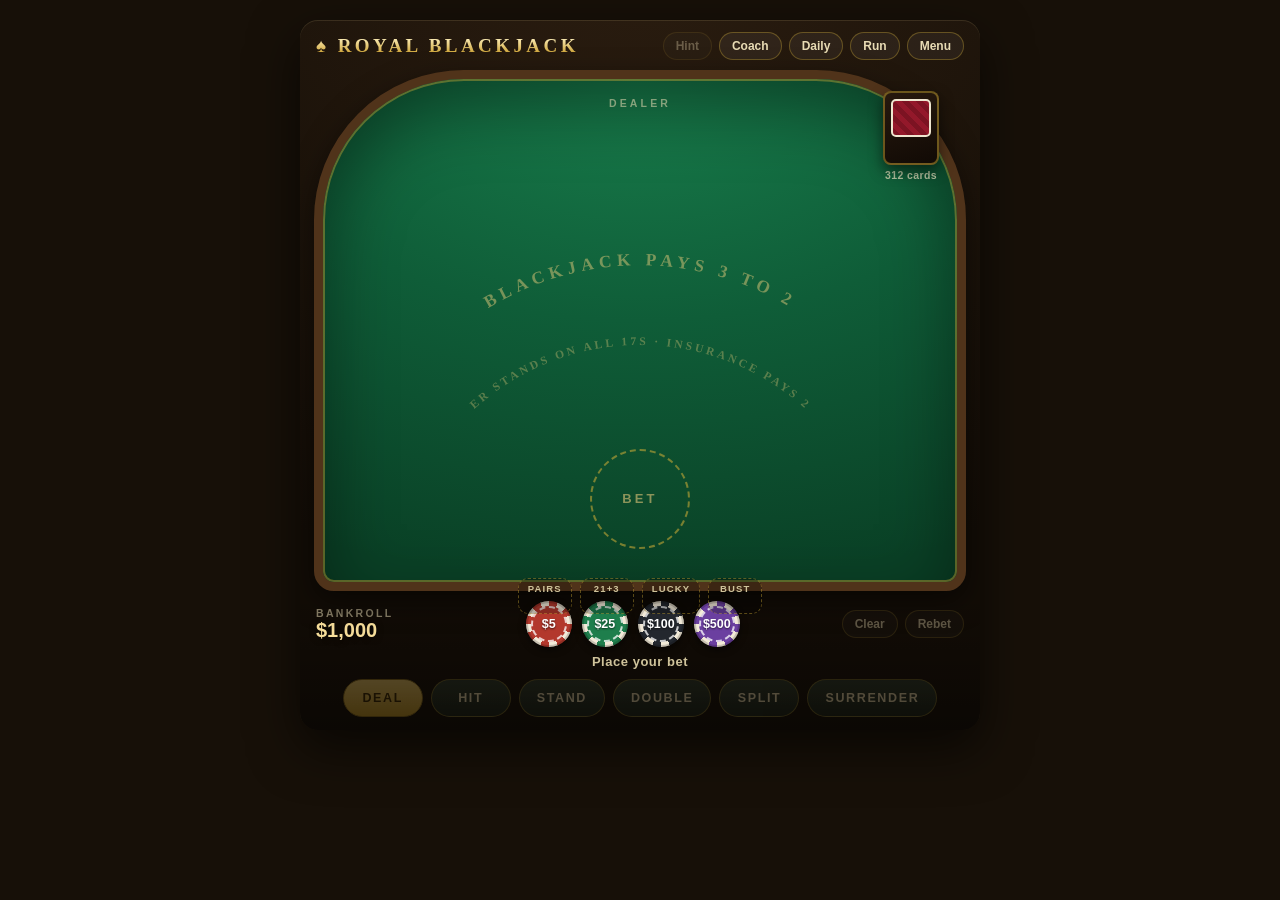
==== commit c51f7a3b: "Major expansion: side bets, daily challenge, run mode, trainer suite, achievements, PWA - Side bets " ====
--- a/index.html
+++ b/index.html
@@ -4,140 +4,24 @@
 <meta charset="utf-8">
 <meta name="viewport" content="width=device-width, initial-scale=1">
 <title>Royal Blackjack</title>
+<meta name="theme-color" content="#171008">
+<link rel="manifest" href="manifest.json">
+<link rel="icon" href="icon.svg" type="image/svg+xml">
+<link rel="stylesheet" href="css/styles.css">
 </head>
-<body style="margin:0;background:#171008;display:flex;justify-content:center;align-items:flex-start;min-height:100vh;padding:20px;box-sizing:border-box">
-<style>
-#bjApp{--gold:#d4af37;--gold-l:#f6dd9a;--serif:Georgia,'Times New Roman',serif;--sans:-apple-system,BlinkMacSystemFont,'Segoe UI',Roboto,Helvetica,Arial,sans-serif;--cw:88px;--ch:calc(var(--cw)*1.42);position:relative;width:100%;max-width:680px;height:710px;margin:0 auto;border-radius:18px;background:radial-gradient(120% 90% at 50% -10%,#2b1d10 0%,#1c130a 55%,#120c06 100%);box-shadow:0 18px 50px rgba(0,0,0,.6),inset 0 1px 0 rgba(246,221,154,.12);overflow:hidden;display:flex;flex-direction:column;user-select:none;-webkit-user-select:none;font-family:var(--sans);color:#efe5c8;box-sizing:border-box}
-#bjApp *,#bjApp *::before,#bjApp *::after{box-sizing:border-box}
-.sr-only{position:absolute;width:1px;height:1px;overflow:hidden;clip:rect(0 0 0 0);white-space:nowrap}
-.topbar{display:flex;align-items:center;justify-content:space-between;padding:12px 16px 6px;gap:8px}
-.brand{font:800 19px var(--serif);letter-spacing:.18em;text-transform:uppercase;background:linear-gradient(180deg,#f8e7ad 20%,#c89b28 90%);-webkit-background-clip:text;background-clip:text;color:transparent}
-.topbtns{display:flex;gap:7px}
-.tbtn{background:rgba(255,255,255,.05);border:1px solid rgba(212,175,55,.35);color:#e8dbb4;border-radius:999px;padding:6px 12px;font:600 12px var(--sans);cursor:pointer;transition:.15s;white-space:nowrap}
-.tbtn:hover:not(:disabled){border-color:rgba(212,175,55,.85);background:rgba(212,175,55,.13)}
-.tbtn:disabled{opacity:.35;cursor:default}
-.table{flex:1;margin:4px 14px;position:relative;border-radius:150px 150px 20px 20px;background:radial-gradient(130% 100% at 50% 0%,#187c4b 0%,#0f5d38 48%,#0a4126 100%);border:9px solid #50331a;box-shadow:inset 0 0 0 2px rgba(212,175,55,.4),inset 0 26px 70px rgba(0,0,0,.42),0 10px 28px rgba(0,0,0,.5);display:flex;flex-direction:column;align-items:center;justify-content:space-between;padding:12px 14px 10px;min-height:0}
-.arc{position:absolute;left:50%;top:34%;transform:translateX(-50%);width:min(540px,90%);pointer-events:none;z-index:0}
-.arc .a1{fill:rgba(226,199,122,.5);font:600 18px var(--serif);letter-spacing:.3em;text-transform:uppercase}
-.arc .a2{fill:rgba(226,199,122,.36);font:600 12px var(--serif);letter-spacing:.26em;text-transform:uppercase}
-.shoe{position:absolute;top:12px;right:18px;display:flex;flex-direction:column;align-items:center;gap:4px;z-index:2}
-.shoe-stack{width:56px;height:74px;border-radius:8px;background:linear-gradient(160deg,#27190e,#110a05);border:2px solid rgba(212,175,55,.45);position:relative;box-shadow:0 6px 14px rgba(0,0,0,.5)}
-.shoe-stack::before{content:'';position:absolute;left:6px;right:6px;top:6px;height:38px;border-radius:5px;background:repeating-linear-gradient(45deg,#7c1322 0 5px,#93182a 5px 10px);border:2px solid #efe6d0}
-.shoe-stack.shuffling{animation:shuf .22s linear 5}
-@keyframes shuf{25%{transform:translateX(-4px) rotate(-2deg)}75%{transform:translateX(4px) rotate(2deg)}}
-.shoe-n{font:600 10.5px var(--sans);color:rgba(243,232,200,.7);letter-spacing:.04em}
-.zone-label{font:600 10.5px var(--sans);letter-spacing:.3em;text-transform:uppercase;color:rgba(232,219,180,.55)}
-.dealer-wrap,.hand-wrap{position:relative;display:flex;flex-direction:column;align-items:center;gap:7px;padding:6px 12px;border-radius:16px;z-index:1;transition:box-shadow .3s}
-.hand-wrap.active{box-shadow:0 0 0 1.5px rgba(212,175,55,.6),0 0 26px rgba(212,175,55,.26)}
-.player-row{display:flex;gap:28px;align-items:flex-start;justify-content:center;min-height:calc(var(--ch) + 46px);z-index:1}
-.hand{display:flex;min-height:var(--ch);min-width:var(--cw);align-items:flex-start;justify-content:center}
-.hand-meta{display:flex;gap:8px;align-items:center;min-height:24px}
-.score-badge{display:none;background:rgba(10,8,5,.8);color:#f3e8c8;border:1px solid rgba(212,175,55,.4);border-radius:999px;padding:3px 12px;font:700 13px var(--sans)}
-.score-badge.on{display:inline-flex}
-.score-badge.bust{color:#ff9d9d;border-color:rgba(255,90,90,.65)}
-.score-badge.pop{animation:pop .3s}
-@keyframes pop{50%{transform:scale(1.28)}}
-.bet-badge{display:none;background:rgba(58,42,8,.85);border:1px solid rgba(212,175,55,.55);color:var(--gold-l);border-radius:999px;padding:3px 11px;font:700 12px var(--sans)}
-.bet-badge.on{display:inline-flex}
-.result-tag{position:absolute;top:-10px;left:50%;transform:translate(-50%,10px);opacity:0;font:800 13.5px var(--sans);letter-spacing:.08em;padding:4px 13px;border-radius:999px;transition:.35s;z-index:6;white-space:nowrap}
-.result-tag.show{opacity:1;transform:translate(-50%,-8px)}
-.result-tag.win{background:#123f23;color:#9af0b4;border:1px solid #2f9d5c}
-.result-tag.lose{background:#3f1212;color:#ffadad;border:1px solid #a33}
-.result-tag.push{background:#2e2a1c;color:#e8d9a0;border:1px solid #8a7b46}
-.result-tag.bj{background:#3a2c05;color:#ffd97a;border:1px solid var(--gold);box-shadow:0 0 18px rgba(255,205,90,.5)}
-.card{width:var(--cw);height:var(--ch);position:relative;flex:0 0 auto;margin-left:calc(var(--cw) * -.6);transform:rotate(var(--tilt,0deg));transition:transform .45s cubic-bezier(.2,.75,.25,1.08),opacity .4s}
-.card:first-child{margin-left:0}
-.card-inner{position:absolute;inset:0;transform-style:preserve-3d;transition:transform .3s ease;transform:rotateY(180deg)}
-.card.faceup .card-inner{transform:rotateY(0deg)}
-.cface{position:absolute;inset:0;backface-visibility:hidden;-webkit-backface-visibility:hidden;border-radius:9px;overflow:hidden}
-.front{background:linear-gradient(140deg,#fffdf6 0%,#f3efe0 100%);box-shadow:0 7px 16px rgba(0,0,0,.45),inset 0 0 0 1px rgba(0,0,0,.08)}
-.front.red{color:#c0182f}.front.blk{color:#1d2132}
-.backside{transform:rotateY(180deg);background:#f3ecd9;box-shadow:0 7px 16px rgba(0,0,0,.45)}
-.bk{position:absolute;inset:5px;border-radius:6px;background:repeating-linear-gradient(45deg,#7c1322 0 6px,#93182a 6px 12px);box-shadow:inset 0 0 0 2px rgba(246,221,154,.55)}
-.card.peek{transform:translateY(-12px) rotate(-7deg) !important;z-index:9}
-.card.discard{transform:translate(-460px,-70px) rotate(-32deg) !important;opacity:0;transition:transform .45s ease-in,opacity .42s ease-in}
-.card.dbl{transform:rotate(90deg) translateY(-4px) !important;margin-right:14px}
-.idx{position:absolute;top:6px;left:7px;display:flex;flex-direction:column;align-items:center;line-height:.95;font-family:var(--serif);z-index:2}
-.idx b{font-size:calc(var(--cw)*.19);font-weight:700}
-.idx i{font-style:normal;font-size:calc(var(--cw)*.165)}
-.idx-b{top:auto;left:auto;bottom:6px;right:7px;transform:rotate(180deg)}
-.pips{position:absolute;inset:13% 17%}
-.pip{position:absolute;transform:translate(-50%,-50%);font-size:calc(var(--cw)*.2);font-family:var(--serif)}
-.pip.fl{transform:translate(-50%,-50%) rotate(180deg)}
-.ace{position:absolute;inset:0;display:flex;align-items:center;justify-content:center;font-size:calc(var(--cw)*.55);font-family:var(--serif)}
-.court{position:absolute;inset:15% 19%;border:2px solid currentColor;border-radius:6px;display:flex;flex-direction:column;align-items:center;justify-content:center;gap:1px;opacity:.92}
-.court .crt{font:700 calc(var(--cw)*.32) var(--serif)}
-.court .cst{font-size:calc(var(--cw)*.22)}
-.bet-spot{display:flex;flex-direction:column;align-items:center;gap:5px;margin-bottom:2px;z-index:1}
-.bet-circle{width:100px;height:100px;border-radius:50%;border:2.5px dashed rgba(212,175,55,.55);position:relative;display:flex;align-items:center;justify-content:center}
-.bet-circle.empty::after{content:'Bet';color:rgba(226,199,122,.6);font:600 13px var(--sans);letter-spacing:.24em;text-transform:uppercase}
-.bet-stack{position:absolute;bottom:24px;left:0;right:0;height:0}
-.bet-amt{color:var(--gold-l);font:700 14.5px var(--sans);min-height:18px;text-shadow:0 1px 3px rgba(0,0,0,.8)}
-.chip{--c:#b3382c;width:46px;height:46px;border-radius:50%;border:none;position:relative;cursor:pointer;background:repeating-conic-gradient(var(--c) 0 22.5deg,#f2ead8 22.5deg 45deg);box-shadow:0 3px 7px rgba(0,0,0,.5),inset 0 0 0 2px rgba(0,0,0,.18);transition:transform .15s;padding:0;flex:0 0 auto}
-.chip::before{content:'';position:absolute;inset:5px;border-radius:50%;background:var(--c);border:2px dashed rgba(255,255,255,.75)}
-.chip span{position:absolute;inset:0;display:flex;align-items:center;justify-content:center;color:#fff;font-weight:700;font-size:12.5px;z-index:1;text-shadow:0 1px 2px rgba(0,0,0,.6);font-family:var(--sans)}
-.chip-5{--c:#b3382c}.chip-25{--c:#1e7e4c}.chip-100{--c:#23272e}.chip-500{--c:#6b3fa0}
-.rack .chip:hover:not(.off){transform:translateY(-4px) scale(1.07)}
-.chip.off{opacity:.32;cursor:default;pointer-events:none}
-.chip.s{width:36px;height:36px;position:absolute;left:50%;margin-left:-18px}
-.chip.s span{font-size:10px}
-.chip.fly{position:absolute;z-index:46;transition:transform .55s cubic-bezier(.3,.7,.3,1),opacity .55s;pointer-events:none;margin:0}
-.console{padding:6px 16px 13px;display:flex;flex-direction:column;gap:7px;background:linear-gradient(180deg,rgba(0,0,0,0),rgba(0,0,0,.4))}
-.crow{display:flex;align-items:center;justify-content:space-between;gap:12px}
-.bank{display:flex;flex-direction:column;line-height:1.15;min-width:108px}
-.blab{font:600 10.5px var(--sans);letter-spacing:.22em;text-transform:uppercase;color:rgba(232,219,180,.55)}
-#bankAmt{font:800 20px var(--sans);color:var(--gold-l);text-shadow:0 1px 6px rgba(0,0,0,.6)}
-.rack{display:flex;gap:10px;align-items:center}
-.bet-tools{display:flex;gap:7px}
-.msgline{text-align:center;font:600 13px var(--sans);color:#cfc39b;min-height:18px;letter-spacing:.04em}
-.actions{justify-content:center;flex-wrap:wrap;gap:8px}
-.abtn{font:700 12.5px var(--sans);letter-spacing:.13em;text-transform:uppercase;color:#f2e3b6;background:linear-gradient(180deg,#2a3b2f,#16231a);border:1px solid rgba(212,175,55,.45);border-radius:999px;padding:11px 17px;cursor:pointer;transition:all .18s;min-width:80px}
-.abtn:hover:not(:disabled){transform:translateY(-2px);box-shadow:0 6px 16px rgba(0,0,0,.45),0 0 12px rgba(212,175,55,.25);border-color:rgba(212,175,55,.85)}
-.abtn:active:not(:disabled){transform:translateY(0) scale(.97)}
-.abtn:disabled{opacity:.3;cursor:default}
-.abtn.deal{background:linear-gradient(180deg,#f3cf6f,#c99e29);color:#3a2a05;border-color:#8a6d1d;position:relative;overflow:hidden}
-.abtn.deal:not(:disabled)::after{content:'';position:absolute;top:0;left:-80%;width:50%;height:100%;background:linear-gradient(100deg,transparent,rgba(255,255,255,.55),transparent);animation:shine 2.6s infinite}
-@keyframes shine{0%{left:-80%}55%,100%{left:130%}}
-.abtn.pulse{animation:hintPulse .55s ease-in-out 2}
-@keyframes hintPulse{50%{box-shadow:0 0 22px rgba(212,175,55,.95);transform:translateY(-3px)}}
-.banner{position:absolute;left:0;right:0;top:38%;text-align:center;font:800 44px/1.1 var(--serif);letter-spacing:.05em;opacity:0;transform:scale(.6);transition:all .22s;pointer-events:none;z-index:30;text-transform:uppercase}
-.banner.show{opacity:1;transform:scale(1);animation:bIn .5s cubic-bezier(.18,1.6,.4,1)}
-@keyframes bIn{0%{transform:scale(.5)}70%{transform:scale(1.07)}100%{transform:scale(1)}}
-.banner.win{color:#9df0b3;text-shadow:0 0 26px rgba(60,220,120,.6),0 2px 14px rgba(0,0,0,.7)}
-.banner.lose{color:#ff9d9d;text-shadow:0 0 22px rgba(255,70,70,.45),0 2px 14px rgba(0,0,0,.7)}
-.banner.push{color:#e8d9a0;text-shadow:0 0 18px rgba(220,200,120,.4),0 2px 14px rgba(0,0,0,.7)}
-.banner.bj{color:#ffd76a;text-shadow:0 0 16px rgba(255,200,60,.9),0 0 60px rgba(255,180,30,.5);animation:bIn .5s cubic-bezier(.18,1.6,.4,1),glowP 1.1s ease-in-out infinite alternate}
-@keyframes glowP{to{text-shadow:0 0 26px rgba(255,210,80,1),0 0 90px rgba(255,190,40,.75)}}
-.toastN{position:absolute;top:10px;left:50%;transform:translate(-50%,-8px);background:rgba(12,9,5,.93);color:#f0e3bd;border:1px solid rgba(212,175,55,.5);border-radius:999px;padding:7px 16px;font:600 12.5px var(--sans);opacity:0;transition:.3s;z-index:66;pointer-events:none;white-space:nowrap;max-width:92%}
-.toastN.show{opacity:1;transform:translate(-50%,0)}
-#fxCanvas{position:absolute;inset:0;z-index:60;pointer-events:none}
-.overlay{position:absolute;inset:0;display:flex;align-items:center;justify-content:center;background:rgba(8,6,3,.66);opacity:0;pointer-events:none;transition:.25s;z-index:70}
-.overlay.show{opacity:1;pointer-events:auto}
-.panel{background:#191410;border:1px solid rgba(212,175,55,.55);border-radius:14px;padding:20px 24px;max-width:430px;width:88%;max-height:84%;overflow:auto;box-shadow:0 20px 60px rgba(0,0,0,.7)}
-.panel h3{margin:0 0 10px;font:700 19px var(--serif);color:var(--gold-l);letter-spacing:.06em}
-.panel p{margin:0 0 14px;font:400 13.5px/1.55 var(--sans);color:#d9cba2}
-.panel ul{margin:0 0 14px;padding-left:18px;font:400 13px/1.65 var(--sans);color:#d9cba2}
-.prow{display:flex;gap:8px;justify-content:flex-end;flex-wrap:wrap}
-.gbtn{background:linear-gradient(180deg,#f3cf6f,#c99e29);color:#3a2a05;border:1px solid #8a6d1d;border-radius:999px;padding:9px 18px;font:700 13px var(--sans);cursor:pointer;letter-spacing:.06em}
-.gbtn:hover{filter:brightness(1.08)}
-.sgrid{display:grid;grid-template-columns:1fr auto;gap:6px 18px;font:500 13.5px var(--sans);color:#d9cba2;margin-bottom:16px}
-.sgrid b{color:#f3e8c8;font-weight:700;text-align:right}
-.sgrid .pos{color:#9af0b4}.sgrid .neg{color:#ffadad}
-.shake{animation:shake .45s}
-@keyframes shake{20%{transform:translateX(-7px)}40%{transform:translateX(6px)}60%{transform:translateX(-4px)}80%{transform:translateX(3px)}}
-.kbd{display:inline-block;background:rgba(255,255,255,.08);border:1px solid rgba(212,175,55,.3);border-radius:5px;padding:0 6px;font:600 11.5px var(--sans);color:#e8dbb4;margin-right:2px}
-@media (max-width:600px){#bjApp{--cw:64px;height:740px}.banner{font-size:32px}.brand{font-size:15px;letter-spacing:.1em}.abtn{min-width:0;padding:10px 12px;font-size:11.5px}.chip{width:42px;height:42px}.player-row{gap:12px}.tbtn{padding:5px 9px;font-size:11px}}
-</style>
+<body>
 <h2 class="sr-only">Interactive blackjack casino game with chip betting, animated dealing, splits, double down, insurance, hints, and session statistics</h2>
 <div id="bjApp">
   <canvas id="fxCanvas"></canvas>
   <header class="topbar">
     <div class="brand">♠ Royal Blackjack</div>
+    <span class="mode-badge" id="modeBadge"></span>
     <div class="topbtns">
       <button class="tbtn" id="btnHint" title="Basic strategy advice (B)">Hint</button>
-      <button class="tbtn" id="btnStats" title="Session statistics">Stats</button>
-      <button class="tbtn" id="btnRules" title="House rules &amp; shortcuts">Rules</button>
-      <button class="tbtn" id="btnSound" title="Toggle sound (M)">Sound on</button>
+      <button class="tbtn" id="btnCoach" title="Real-time strategy coaching (K)">Coach</button>
+      <button class="tbtn" id="btnDaily" title="Daily challenge — same shuffle for everyone">Daily</button>
+      <button class="tbtn" id="btnRun" title="Roguelike run mode">Run</button>
+      <button class="tbtn" id="btnMenu" title="Stats, trainer, settings and more">Menu</button>
     </div>
   </header>
   <main class="table">
@@ -163,6 +47,12 @@
     <div class="bet-spot">
       <div class="bet-circle empty" id="betCircle"><div class="bet-stack" id="betStack"></div></div>
       <div class="bet-amt" id="betAmt"></div>
+      <div class="side-row" id="sideRow">
+        <button class="side-spot" data-side="pp" title="Perfect Pairs — pair 6:1, colored 12:1, perfect 25:1 ($5 per click)"><span class="ss-name">Pairs</span><span class="ss-amt" id="ssamt-pp"></span></button>
+        <button class="side-spot" data-side="tp" title="21+3 — flush 5:1, straight 10:1, trips 30:1, str. flush 40:1, suited trips 100:1"><span class="ss-name">21+3</span><span class="ss-amt" id="ssamt-tp"></span></button>
+        <button class="side-spot" data-side="ll" title="Lucky Lucky — 19/20 pays 2:1, 21 up to 15:1, 6-7-8 up to 100:1, 7-7-7 up to 200:1"><span class="ss-name">Lucky</span><span class="ss-amt" id="ssamt-ll"></span></button>
+        <button class="side-spot" data-side="bust" title="Buster — pays when the dealer busts, 2:1 up to 250:1 by card count"><span class="ss-name">Bust</span><span class="ss-amt" id="ssamt-bust"></span></button>
+      </div>
     </div>
     <div class="toastN" id="toastEl"></div>
   </main>
@@ -200,6 +90,7 @@
   <div class="overlay" id="ovStats">
     <div class="panel">
       <h3>Session stats</h3>
+      <canvas id="bkChart" width="380" height="92" style="width:100%;margin-bottom:12px"></canvas>
       <div class="sgrid" id="sgrid"></div>
       <div class="prow"><button class="tbtn" id="btnReset">Reset bankroll &amp; stats</button><button class="gbtn" id="btnStatsClose">Close</button></div>
     </div>
@@ -215,6 +106,7 @@
         <li>Double down on any first two cards, including after a split</li>
         <li>Split once on any equal-value pair · split aces get one card each</li>
         <li>Surrender your first two cards to keep half your bet</li>
+        <li>Decks, soft-17, payouts, peek and more are configurable in Menu → Settings</li>
       </ul>
       <h3>Shortcuts</h3>
       <p><span class="kbd">H</span> hit · <span class="kbd">S</span> stand · <span class="kbd">D</span> double · <span class="kbd">P</span> split · <span class="kbd">U</span> surrender · <span class="kbd">Enter</span> deal · <span class="kbd">R</span> rebet · <span class="kbd">C</span> clear · <span class="kbd">1–4</span> chips · <span class="kbd">B</span> hint · <span class="kbd">M</span> sound</p>
@@ -228,794 +120,89 @@
       <div class="prow"><button class="gbtn" id="btnLoan">Take the credit</button></div>
     </div>
   </div>
+  <div class="overlay" id="ovMenu">
+    <div class="panel">
+      <h3>Menu</h3>
+      <div class="menu-grid">
+        <button class="mbtn" id="btnStats">Stats</button>
+        <button class="mbtn" id="mAch">Achievements</button>
+        <button class="mbtn" id="mTrainer">Trainer</button>
+        <button class="mbtn" id="mChart">Strategy chart</button>
+        <button class="mbtn" id="mSettings">Settings</button>
+        <button class="mbtn" id="mFair">Fairness</button>
+        <button class="mbtn" id="btnRules">Rules</button>
+        <button class="mbtn" id="btnSound">Sound on</button>
+      </div>
+      <div class="prow"><button class="gbtn" id="btnMenuClose">Close</button></div>
+    </div>
+  </div>
+  <div class="overlay" id="ovSettings">
+    <div class="panel">
+      <h3>Settings</h3>
+      <div id="setBody"></div>
+      <div class="prow"><button class="gbtn" id="btnSettingsClose">Close</button></div>
+    </div>
+  </div>
+  <div class="overlay" id="ovAch">
+    <div class="panel wide">
+      <h3>Achievements</h3>
+      <div id="achBody"></div>
+      <div class="prow"><button class="gbtn" id="btnAchClose">Close</button></div>
+    </div>
+  </div>
+  <div class="overlay" id="ovTrainer">
+    <div class="panel wide">
+      <h3>Trainer</h3>
+      <div id="trainBody"></div>
+      <div class="prow"><button class="gbtn" id="btnTrainerClose">Close</button></div>
+    </div>
+  </div>
+  <div class="overlay" id="ovChart">
+    <div class="panel wide">
+      <h3>Strategy chart</h3>
+      <div id="chartBody"></div>
+      <div class="prow"><button class="gbtn" id="btnChartClose">Close</button></div>
+    </div>
+  </div>
+  <div class="overlay" id="ovFair">
+    <div class="panel">
+      <h3>Provably fair</h3>
+      <div id="fairBody"></div>
+      <div class="prow"><button class="gbtn" id="btnFairClose">Close</button></div>
+    </div>
+  </div>
+  <div class="overlay" id="ovDaily">
+    <div class="panel">
+      <h3 id="dailyTitle">Daily challenge</h3>
+      <div id="dailyBody"></div>
+      <div class="prow" id="dailyRow"></div>
+    </div>
+  </div>
+  <div class="overlay" id="ovRun">
+    <div class="panel">
+      <h3 id="runTitle">Run mode</h3>
+      <div id="runBody"></div>
+      <div class="prow" id="runRow"></div>
+    </div>
+  </div>
 </div>
-<script>
-'use strict';
-(function(){
-const $id=function(i){return document.getElementById(i)};
-const app=$id('bjApp'),fxCanvas=$id('fxCanvas'),shoeStack=$id('shoeStack'),shoeN=$id('shoeN'),
-dealerHand=$id('dealerHand'),dealerScore=$id('dealerScore'),playerRow=$id('playerRow'),
-betCircle=$id('betCircle'),betStack=$id('betStack'),betAmt=$id('betAmt'),bankAmt=$id('bankAmt'),bankWrap=$id('bankWrap'),
-msgEl=$id('msgEl'),toastEl=$id('toastEl'),banner=$id('banner'),rack=$id('rack'),
-btnClear=$id('btnClear'),btnRebet=$id('btnRebet'),btnDeal=$id('btnDeal'),btnHit=$id('btnHit'),
-btnStand=$id('btnStand'),btnDouble=$id('btnDouble'),btnSplit=$id('btnSplit'),btnSurrender=$id('btnSurrender'),
-btnHint=$id('btnHint'),btnStats=$id('btnStats'),btnRules=$id('btnRules'),btnSound=$id('btnSound'),
-ovInsurance=$id('ovInsurance'),insText=$id('insText'),btnInsYes=$id('btnInsYes'),btnInsNo=$id('btnInsNo'),
-ovStats=$id('ovStats'),sgrid=$id('sgrid'),btnReset=$id('btnReset'),btnStatsClose=$id('btnStatsClose'),
-ovRules=$id('ovRules'),btnRulesClose=$id('btnRulesClose'),ovLoan=$id('ovLoan'),btnLoan=$id('btnLoan');
-
-const sleep=function(ms){return new Promise(function(r){setTimeout(r,ms)})};
-const store={
-  get:function(k,d){try{const v=localStorage.getItem(k);return v==null?d:JSON.parse(v)}catch(e){return d}},
-  set:function(k,v){try{localStorage.setItem(k,JSON.stringify(v))}catch(e){}}
-};
-function fmt(n){
-  n=Math.round(n*100)/100;
-  const neg=n<0;n=Math.abs(n);
-  const opts=Number.isInteger(n)?{maximumFractionDigits:0}:{minimumFractionDigits:2,maximumFractionDigits:2};
-  return (neg?'−$':'$')+n.toLocaleString('en-US',opts);
-}
-
-let AC=null,muted=store.get('bj-muted',false);
-function ac(){
-  if(muted)return null;
-  if(!AC){try{AC=new (window.AudioContext||window.webkitAudioContext)()}catch(e){return null}}
-  if(AC&&AC.state==='suspended')AC.resume();
-  return AC;
-}
-function tone(f,dur,type,vol,delay,slide){
-  const c=ac();if(!c)return;
-  const t=c.currentTime+(delay||0);
-  const o=c.createOscillator(),g=c.createGain();
-  o.type=type||'sine';o.frequency.setValueAtTime(f,t);
-  if(slide)o.frequency.exponentialRampToValueAtTime(slide,t+dur);
-  g.gain.setValueAtTime(0,t);g.gain.linearRampToValueAtTime(vol||.12,t+.012);
-  g.gain.exponentialRampToValueAtTime(.0001,t+dur);
-  o.connect(g);g.connect(c.destination);o.start(t);o.stop(t+dur+.06);
-}
-function noiseBurst(dur,vol,freq,delay){
-  const c=ac();if(!c)return;
-  const t=c.currentTime+(delay||0);
-  const len=Math.max(1,Math.floor(c.sampleRate*dur));
-  const buf=c.createBuffer(1,len,c.sampleRate);
-  const d=buf.getChannelData(0);
-  for(let i=0;i<len;i++)d[i]=Math.random()*2-1;
-  const src=c.createBufferSource();src.buffer=buf;
-  const f=c.createBiquadFilter();f.type='bandpass';f.frequency.value=freq;f.Q.value=.8;
-  const g=c.createGain();g.gain.setValueAtTime(vol,t);g.gain.exponentialRampToValueAtTime(.0001,t+dur);
-  src.connect(f);f.connect(g);g.connect(c.destination);src.start(t);
-}
-const SFX={
-  deal:function(){noiseBurst(.09,.3,1700)},
-  flip:function(){noiseBurst(.06,.2,2600);tone(880,.05,'triangle',.05,.02)},
-  chip:function(){tone(2700+Math.random()*600,.035,'square',.06);tone(2000,.045,'square',.05,.028)},
-  win:function(){[523,659,784,1047].forEach(function(f,i){tone(f,.22,'triangle',.12,i*.09)})},
-  big:function(){[523,659,784,1047,1319,1568].forEach(function(f,i){tone(f,.3,'triangle',.13,i*.1)});[262,330,392].forEach(function(f,i){tone(f,.85,'sine',.06,.32+i*.02)})},
-  lose:function(){tone(230,.3,'sawtooth',.05,0,140);tone(115,.4,'triangle',.08,.13)},
-  push:function(){tone(440,.12,'sine',.08);tone(440,.12,'sine',.08,.18)},
-  shuffle:function(){for(let i=0;i<7;i++)noiseBurst(.05,.14,1100+i*320,i*.065)}
-};
-
-const SUITS=['♠','♥','♦','♣'];
-const RANKS=['A','2','3','4','5','6','7','8','9','10','J','Q','K'];
-const RESHUFFLE=78;
-function cardVal(c){if(c.r==='A')return 11;if(c.r==='10'||c.r==='J'||c.r==='Q'||c.r==='K')return 10;return +c.r}
-function sym(s){return s+'︎'}
-const PIPS={
-  '2':[[50,20],[50,80]],
-  '3':[[50,20],[50,50],[50,80]],
-  '4':[[32,20],[68,20],[32,80],[68,80]],
-  '5':[[32,20],[68,20],[50,50],[32,80],[68,80]],
-  '6':[[32,20],[68,20],[32,50],[68,50],[32,80],[68,80]],
-  '7':[[32,20],[68,20],[50,35],[32,50],[68,50],[32,80],[68,80]],
-  '8':[[32,20],[68,20],[50,35],[32,50],[68,50],[50,65],[32,80],[68,80]],
-  '9':[[32,18],[68,18],[32,39],[68,39],[50,50],[32,61],[68,61],[32,82],[68,82]],
-  '10':[[32,18],[68,18],[50,29],[32,40],[68,40],[32,60],[68,60],[50,71],[32,82],[68,82]]
-};
-
-const S={
-  bankroll:store.get('bj-bank',1000),
-  bet:0,
-  lastBet:store.get('bj-lastbet',0),
-  shoe:[],runCount:0,
-  phase:'betting',
-  hands:[],active:0,dealer:[],insurance:0,
-  stats:store.get('bj-stats',{hands:0,wins:0,losses:0,pushes:0,bjs:0,net:0,bigWin:0,streak:0,bestStreak:0,loans:0})
-};
-let busy=false;
-
-function newShoe(){
-  S.shoe=[];
-  for(let d=0;d<6;d++)for(const s of SUITS)for(const r of RANKS)S.shoe.push({r:r,s:s});
-  for(let i=S.shoe.length-1;i>0;i--){const j=Math.floor(Math.random()*(i+1));const t=S.shoe[i];S.shoe[i]=S.shoe[j];S.shoe[j]=t}
-  S.runCount=0;renderShoe();
-}
-function draw(){if(!S.shoe.length)newShoe();return S.shoe.pop()}
-function countCard(c){
-  const v=cardVal(c);
-  if(v>=2&&v<=6)S.runCount++;else if(v>=10)S.runCount--;
-  if(ovStats.classList.contains('show'))renderStatsPanel();
-}
-function handValue(cards){
-  let t=0,a=0;
-  for(const c of cards){t+=cardVal(c);if(c.r==='A')a++}
-  while(t>21&&a>0){t-=10;a--}
-  return {total:t,soft:a>0};
-}
-function isBJ(h){return !h.fromSplit&&h.cards.length===2&&handValue(h.cards).total===21}
-function inPlay(){
-  if(S.phase==='betting')return S.bet;
-  if(S.phase==='settle')return 0;
-  return S.hands.reduce(function(a,h){return a+h.bet},0)+S.insurance;
-}
-function saveBank(){store.set('bj-bank',S.bankroll+inPlay())}
-function saveStats(){store.set('bj-stats',S.stats)}
-
-function buildCard(c,faceUp){
-  const red=c.s==='♥'||c.s==='♦';
-  const el=document.createElement('div');
-  el.className='card'+(faceUp?' faceup':'');
-  el.style.setProperty('--tilt',((Math.random()*4)-2).toFixed(2)+'deg');
-  let center='';
-  if(c.r==='A')center='<div class="ace">'+sym(c.s)+'</div>';
-  else if(PIPS[c.r])center='<div class="pips">'+PIPS[c.r].map(function(p){return '<span class="pip'+(p[1]>50?' fl':'')+'" style="left:'+p[0]+'%;top:'+p[1]+'%">'+sym(c.s)+'</span>'}).join('')+'</div>';
-  else center='<div class="court"><span class="crt">'+c.r+'</span><span class="cst">'+sym(c.s)+'</span></div>';
-  el.innerHTML='<div class="card-inner"><div class="cface front '+(red?'red':'blk')+'"><div class="idx"><b>'+c.r+'</b><i>'+sym(c.s)+'</i></div><div class="idx idx-b"><b>'+c.r+'</b><i>'+sym(c.s)+'</i></div>'+center+'</div><div class="cface backside"><div class="bk"></div></div></div>';
-  return el;
-}
-async function flyCard(c,container,faceUp){
-  const el=buildCard(c,false);
-  container.appendChild(el);
-  const sr=shoeStack.getBoundingClientRect(),cr=el.getBoundingClientRect();
-  el.style.transition='none';
-  el.style.transform='translate('+(sr.left-cr.left)+'px,'+(sr.top-cr.top)+'px) rotate(48deg) scale(.85)';
-  el.getBoundingClientRect();
-  el.style.transition='';
-  SFX.deal();
-  el.style.transform='';
-  await sleep(440);
-  if(faceUp){el.classList.add('faceup');SFX.flip();await sleep(290)}
-  return el;
-}
-function chipEl(d,small){
-  const el=document.createElement('div');
-  el.className='chip chip-'+d+(small?' s':'');
-  el.innerHTML='<span>$'+d+'</span>';
-  return el;
-}
-function flyChip(fromEl,toEl,d){
-  const ar=app.getBoundingClientRect(),fr=fromEl.getBoundingClientRect(),tr=toEl.getBoundingClientRect();
-  const el=chipEl(d);el.classList.add('fly');
-  el.style.left=(fr.left-ar.left+fr.width/2-23)+'px';
-  el.style.top=(fr.top-ar.top+fr.height/2-23)+'px';
-  app.appendChild(el);
-  requestAnimationFrame(function(){
-    el.style.transform='translate('+((tr.left+tr.width/2)-(fr.left+fr.width/2))+'px,'+((tr.top+tr.height/2)-(fr.top+fr.height/2))+'px) rotate(520deg)';
-    el.style.opacity='.92';
-  });
-  setTimeout(function(){el.remove()},620);
-}
-
-function msg(t){msgEl.textContent=t}
-let toastT=0;
-function toast(t){
-  toastEl.textContent=t;toastEl.classList.add('show');
-  clearTimeout(toastT);toastT=setTimeout(function(){toastEl.classList.remove('show')},2300);
-}
-function showBanner(t,cls){banner.textContent=t;banner.className='banner show '+cls}
-function hideBanner(){banner.className='banner';banner.textContent=''}
-function pop(el){el.classList.remove('pop');void el.offsetWidth;el.classList.add('pop')}
-function shakeEl(el){el.classList.remove('shake');void el.offsetWidth;el.classList.add('shake')}
-
-let shown=S.bankroll,rafB=0;
-function renderBankroll(){
-  cancelAnimationFrame(rafB);
-  const from=shown,to=S.bankroll,t0=performance.now(),dur=550;
-  function step(t){
-    const p=Math.min(1,(t-t0)/dur),e=1-Math.pow(1-p,3);
-    shown=from+(to-from)*e;
-    bankAmt.textContent=fmt(shown);
-    if(p<1)rafB=requestAnimationFrame(step);
-  }
-  rafB=requestAnimationFrame(step);
-}
-function renderShoe(){shoeN.textContent=S.shoe.length+' cards'}
-function renderBet(){
-  const amt=S.phase==='betting'?S.bet:S.hands.reduce(function(a,h){return a+h.bet},0);
-  betAmt.textContent=amt?fmt(amt):'';
-  betStack.innerHTML='';
-  let rem=amt,n=0;
-  for(const d of [500,100,25,5]){
-    while(rem>=d&&n<14){rem-=d;const ch=chipEl(d,true);ch.style.bottom=(n*5)+'px';ch.style.zIndex=n;betStack.appendChild(ch);n++}
-  }
-  betCircle.classList.toggle('empty',amt===0);
-}
-function wrapHTML(i){
-  return '<div class="result-tag" id="tag'+i+'"></div><div class="hand" id="hand'+i+'"></div><div class="hand-meta"><span class="score-badge" id="score'+i+'"></span><span class="bet-badge" id="betb'+i+'"></span></div>';
-}
-function rebuildHands(){
-  playerRow.innerHTML='';
-  S.hands.forEach(function(h,i){
-    const w=document.createElement('div');
-    w.className='hand-wrap';w.id='hw'+i;
-    w.innerHTML=wrapHTML(i);
-    playerRow.appendChild(w);
-    const he=w.querySelector('.hand');
-    h.cards.forEach(function(c){he.appendChild(buildCard(c,true))});
-  });
-  renderScores();renderBetBadges();renderActive();
-}
-function renderScores(){
-  S.hands.forEach(function(h,i){
-    const el=$id('score'+i);if(!el)return;
-    if(!h.cards.length){el.textContent='';el.classList.remove('on');return}
-    const v=handValue(h.cards);
-    el.textContent=(v.soft&&v.total<21)?(v.total-10)+' / '+v.total:v.total;
-    el.classList.add('on');el.classList.toggle('bust',v.total>21);pop(el);
-  });
-  if(!S.dealer.length){dealerScore.textContent='';dealerScore.classList.remove('on');dealerScore.classList.remove('bust')}
-  else{
-    const holeEl=dealerHand.children[1];
-    const holeHidden=holeEl&&!holeEl.classList.contains('faceup');
-    if(holeHidden||S.dealer.length===1){
-      const u=cardVal(S.dealer[0]);
-      dealerScore.textContent='Showing '+(u===11?'A':u);
-      dealerScore.classList.remove('bust');
-    }else{
-      const v=handValue(S.dealer);
-      dealerScore.textContent=v.total;
-      dealerScore.classList.toggle('bust',v.total>21);
-    }
-    dealerScore.classList.add('on');pop(dealerScore);
-  }
-}
-function renderBetBadges(){
-  S.hands.forEach(function(h,i){
-    const el=$id('betb'+i);if(!el)return;
-    el.textContent=fmt(h.bet);el.classList.add('on');
-  });
-}
-function renderActive(){
-  S.hands.forEach(function(h,i){
-    const w=$id('hw'+i);if(!w)return;
-    w.classList.toggle('active',S.phase==='player'&&i===S.active);
-  });
-}
-function setTag(i,txt,cls){
-  const el=$id('tag'+i);if(!el)return;
-  el.textContent=txt;el.className='result-tag show '+cls;
-}
-function updateButtons(){
-  const betting=S.phase==='betting'&&!busy;
-  rack.querySelectorAll('.chip').forEach(function(el){
-    const d=+el.dataset.d;
-    el.classList.toggle('off',!(betting&&S.bankroll>=d));
-  });
-  btnClear.disabled=!(betting&&S.bet>0);
-  btnRebet.disabled=!(betting&&S.lastBet>0&&(S.bankroll+S.bet)>=S.lastBet);
-  btnDeal.disabled=!(betting&&S.bet>=5);
-  const playing=S.phase==='player'&&!busy;
-  const h=playing?S.hands[S.active]:null;
-  btnHit.disabled=!playing;
-  btnStand.disabled=!playing;
-  btnDouble.disabled=!(playing&&h&&h.cards.length===2&&S.bankroll>=h.bet);
-  btnSplit.disabled=!(playing&&h&&h.cards.length===2&&S.hands.length===1&&cardVal(h.cards[0])===cardVal(h.cards[1])&&S.bankroll>=h.bet);
-  btnSurrender.disabled=!(playing&&h&&h.cards.length===2&&S.hands.length===1&&!h.fromSplit);
-  btnHint.disabled=!playing;
-}
-
-async function sweepTable(){
-  const cards=app.querySelectorAll('.hand .card');
-  if(cards.length){
-    cards.forEach(function(el,i){el.style.transitionDelay=(i*30)+'ms';el.classList.add('discard')});
-    SFX.flip();
-    await sleep(480+cards.length*30);
-  }
-  dealerHand.innerHTML='';
-  playerRow.innerHTML='';
-  hideBanner();
-}
-async function dealTo(i,opts){
-  const c=draw();
-  S.hands[i].cards.push(c);
-  const el=await flyCard(c,$id('hand'+i),true);
-  if(opts&&opts.dbl)el.classList.add('dbl');
-  countCard(c);
-  renderScores();renderShoe();
-  return el;
-}
-async function dealDealerCard(faceUp){
-  const c=draw();
-  S.dealer.push(c);
-  await flyCard(c,dealerHand,faceUp);
-  if(faceUp)countCard(c);
-  renderScores();renderShoe();
-}
-async function revealHole(){
-  const el=dealerHand.children[1];
-  if(el&&!el.classList.contains('faceup')){
-    el.classList.add('faceup');SFX.flip();
-    countCard(S.dealer[1]);
-    await sleep(330);
-    renderScores();
-  }
-}
-function offerInsurance(){
-  return new Promise(function(res){
-    insText.textContent='The dealer shows an ace. Insurance costs '+fmt(S.hands[0].bet/2)+' and pays 2 to 1 if the dealer has blackjack.';
-    ovInsurance.classList.add('show');
-    function done(v){
-      ovInsurance.classList.remove('show');
-      btnInsYes.onclick=null;btnInsNo.onclick=null;
-      res(v);
-    }
-    btnInsYes.onclick=function(){done(true)};
-    btnInsNo.onclick=function(){done(false)};
-  });
-}
-
-async function deal(){
-  if(btnDeal.disabled||busy||S.phase!=='betting'||S.bet<5)return;
-  busy=true;updateButtons();hideBanner();
-  if(S.shoe.length<RESHUFFLE){
-    msg('Shuffling a fresh six-deck shoe…');
-    SFX.shuffle();shoeStack.classList.add('shuffling');
-    await sleep(1050);
-    shoeStack.classList.remove('shuffling');
-    newShoe();toast('New shoe in play');
-  }
-  S.lastBet=S.bet;store.set('bj-lastbet',S.lastBet);
-  await sweepTable();
-  S.hands=[{cards:[],bet:S.bet,doubled:false,surrendered:false,busted:false,fromSplit:false,splitAces:false,done:false}];
-  S.active=0;S.dealer=[];S.insurance=0;S.bet=0;
-  S.phase='dealing';saveBank();
-  rebuildHands();renderBet();updateButtons();msg('Dealing…');
-  await dealTo(0);
-  await dealDealerCard(true);
-  await dealTo(0);
-  await dealDealerCard(false);
-  const up=cardVal(S.dealer[0]);
-  if(up===11&&S.bankroll>=S.hands[0].bet/2){
-    const take=await offerInsurance();
-    if(take){
-      S.insurance=S.hands[0].bet/2;
-      S.bankroll-=S.insurance;saveBank();renderBankroll();
-      SFX.chip();toast('Insurance bought: '+fmt(S.insurance));
-      await sleep(350);
-    }
-  }
-  if(up>=10){
-    msg('Dealer checks for blackjack…');
-    const hole=dealerHand.children[1];
-    hole.classList.add('peek');await sleep(950);hole.classList.remove('peek');
-    if(handValue(S.dealer).total===21){
-      await revealHole();
-      await settleDealerBJ();
-      return;
-    }
-    if(S.insurance>0)toast('No blackjack — insurance lost');
-    else toast('No blackjack');
-  }
-  if(isBJ(S.hands[0])){
-    await revealHole();
-    await sleep(380);
-    await settleRound();
-    return;
-  }
-  S.phase='player';busy=false;
-  updateButtons();renderActive();
-  msg('Your move');
-}
-
-async function actHit(){
-  if(btnHit.disabled)return;
-  busy=true;updateButtons();
-  const i=S.active,h=S.hands[i];
-  await dealTo(i);
-  const t=handValue(h.cards).total;
-  if(t>21){
-    h.busted=true;h.done=true;
-    setTag(i,'Bust','lose');SFX.lose();
-    const w=$id('hw'+i);if(w)shakeEl(w);
-    await sleep(680);
-    await advance();
-  }else if(t===21){
-    h.done=true;
-    await advance();
-  }else{
-    busy=false;updateButtons();
-  }
-}
-async function actStand(){
-  if(btnStand.disabled)return;
-  busy=true;updateButtons();
-  S.hands[S.active].done=true;
-  await advance();
-}
-async function actDouble(){
-  if(btnDouble.disabled)return;
-  busy=true;updateButtons();
-  const i=S.active,h=S.hands[i];
-  S.bankroll-=h.bet;h.bet*=2;h.doubled=true;
-  saveBank();renderBankroll();renderBet();renderBetBadges();
-  SFX.chip();flyChip(bankWrap,betCircle,Math.min(500,h.bet/2>=100?100:25));
-  toast('Double down — one card');
-  await sleep(330);
-  await dealTo(i,{dbl:true});
-  const t=handValue(h.cards).total;
-  if(t>21){
-    h.busted=true;
-    setTag(i,'Bust','lose');SFX.lose();
-    const w=$id('hw'+i);if(w)shakeEl(w);
-    await sleep(620);
-  }
-  h.done=true;
-  await advance();
-}
-async function actSplit(){
-  if(btnSplit.disabled)return;
-  busy=true;updateButtons();
-  const h=S.hands[0];
-  const c2=h.cards.pop();
-  const aces=h.cards[0].r==='A'&&c2.r==='A';
-  h.fromSplit=true;h.splitAces=aces;
-  S.hands.push({cards:[c2],bet:h.bet,doubled:false,surrendered:false,busted:false,fromSplit:true,splitAces:aces,done:false});
-  S.bankroll-=h.bet;saveBank();renderBankroll();
-  SFX.chip();
-  rebuildHands();renderBet();
-  toast(aces?'Splitting aces — one card each':'Splitting the pair');
-  await sleep(420);
-  await dealTo(0);
-  if(aces){
-    h.done=true;
-    await advance();
-  }else if(handValue(h.cards).total===21){
-    h.done=true;toast('21!');
-    await advance();
-  }else{
-    busy=false;updateButtons();renderActive();
-    msg('Hand 1 — your move');
-  }
-}
-async function actSurrender(){
-  if(btnSurrender.disabled)return;
-  busy=true;updateButtons();
-  const h=S.hands[0];
-  h.surrendered=true;h.done=true;
-  setTag(0,'Surrender','push');
-  toast('Surrendered — half the bet comes back');
-  await sleep(550);
-  await advance();
-}
-async function advance(){
-  if(S.active<S.hands.length-1){
-    S.active++;renderActive();
-    const h=S.hands[S.active];
-    if(h.cards.length===1){
-      await dealTo(S.active);
-      if(h.splitAces){
-        h.done=true;
-        await sleep(380);
-        return advance();
-      }
-      if(handValue(h.cards).total===21){
-        h.done=true;toast('21!');
-        return advance();
-      }
-    }
-    S.phase='player';busy=false;
-    updateButtons();renderActive();
-    msg('Hand '+(S.active+1)+' — your move');
-  }else{
-    await dealerTurn();
-  }
-}
-async function dealerTurn(){
-  S.phase='dealer';renderActive();updateButtons();
-  await sleep(320);
-  await revealHole();
-  const live=S.hands.some(function(h){return !h.busted&&!h.surrendered});
-  if(live){
-    msg('Dealer plays…');
-    while(handValue(S.dealer).total<17){
-      await sleep(430);
-      await dealDealerCard(true);
-    }
-    if(handValue(S.dealer).total>21)msg('Dealer busts!');
-  }
-  await sleep(560);
-  await settleRound();
-}
-async function settleRound(){
-  S.phase='settle';updateButtons();renderActive();
-  const dv=handValue(S.dealer).total,dBust=dv>21;
-  let stake=S.insurance,ret=0,bjHit=false;
-  const res=[];
-  for(const h of S.hands){
-    stake+=h.bet;
-    let r=0,txt='',cls='';
-    if(h.surrendered){r=h.bet/2;txt='−'+fmt(h.bet/2).slice(1);cls='push';S.stats.losses++}
-    else if(h.busted){r=0;txt='Bust −'+fmt(h.bet).slice(1);cls='lose';S.stats.losses++}
-    else if(isBJ(h)){r=h.bet*2.5;txt='Blackjack +'+fmt(h.bet*1.5).slice(1);cls='bj';S.stats.wins++;S.stats.bjs++;bjHit=true}
-    else{
-      const t=handValue(h.cards).total;
-      if(dBust||t>dv){r=h.bet*2;txt='Win +'+fmt(h.bet).slice(1);cls='win';S.stats.wins++}
-      else if(t<dv){r=0;txt='−'+fmt(h.bet).slice(1);cls='lose';S.stats.losses++}
-      else{r=h.bet;txt='Push';cls='push';S.stats.pushes++}
-    }
-    ret+=r;res.push({txt:txt,cls:cls});
-  }
-  S.stats.hands+=S.hands.length;
-  const net=ret-stake;
-  S.bankroll+=ret;saveBank();
-  S.stats.net+=net;
-  if(net>S.stats.bigWin)S.stats.bigWin=net;
-  S.stats.streak=net>0?S.stats.streak+1:(net<0?0:S.stats.streak);
-  if(S.stats.streak>S.stats.bestStreak)S.stats.bestStreak=S.stats.streak;
-  saveStats();
-  res.forEach(function(r,i){setTag(i,r.txt,r.cls)});
-  renderBankroll();renderBet();
-  const allPush=res.every(function(r){return r.cls==='push'});
-  if(bjHit){showBanner('Blackjack!','bj');SFX.big();confetti(190,true)}
-  else if(net>0){showBanner('You win +'+fmt(net).slice(1),'win');SFX.win();if(net>=100)confetti(120,false)}
-  else if(net<0&&!allPush){
-    const allBust=S.hands.every(function(h){return h.busted});
-    showBanner((allBust?'Bust ':'Dealer wins ')+'−'+fmt(net).slice(2),'lose');SFX.lose();
-  }
-  else{showBanner('Push','push');SFX.push()}
-  payoutFx(net);
-  await sleep(1950);
-  enterBetting();
-}
-async function settleDealerBJ(){
-  S.phase='settle';updateButtons();renderActive();
-  const h=S.hands[0];
-  let ret=0;
-  const stake=h.bet+S.insurance;
-  if(S.insurance>0){ret+=S.insurance*3;toast('Insurance pays '+fmt(S.insurance*2))}
-  if(isBJ(h)){
-    ret+=h.bet;S.stats.pushes++;
-    setTag(0,'Push','push');
-    showBanner('Push — both blackjack','push');SFX.push();
-  }else{
-    S.stats.losses++;
-    setTag(0,'−'+fmt(h.bet).slice(1),'lose');
-    showBanner('Dealer blackjack','lose');SFX.lose();
-  }
-  S.stats.hands++;
-  const net=ret-stake;
-  S.bankroll+=ret;saveBank();
-  S.stats.net+=net;
-  if(net>S.stats.bigWin)S.stats.bigWin=net;
-  S.stats.streak=net>0?S.stats.streak+1:(net<0?0:S.stats.streak);
-  if(S.stats.streak>S.stats.bestStreak)S.stats.bestStreak=S.stats.streak;
-  saveStats();renderBankroll();renderBet();
-  if(net>0)SFX.win();
-  await sleep(1950);
-  enterBetting();
-}
-function payoutFx(net){
-  if(net>0){
-    const d=net>=500?500:net>=100?100:25;
-    const n=Math.min(6,Math.max(2,Math.round(net/40)));
-    for(let i=0;i<n;i++)setTimeout(function(){flyChip(dealerHand,bankWrap,d);SFX.chip()},i*95);
-  }else if(net<0){
-    for(let i=0;i<3;i++)setTimeout(function(){flyChip(betCircle,shoeStack,25)},i*85);
-  }
-}
-function enterBetting(){
-  S.phase='betting';S.insurance=0;busy=false;
-  renderBet();updateButtons();renderActive();
-  msg(S.lastBet?'Place your bet — or press Rebet':'Place your bet');
-  if(S.bankroll<5&&S.bet===0){
-    $id('loanText').textContent='The pit boss looks you over, sighs, and slides a fresh $1,000 across the felt. The house keeps track of these things. (Loan #'+(S.stats.loans+1)+')';
-    ovLoan.classList.add('show');
-  }else if(S.shoe.length<RESHUFFLE){
-    toast('Shoe is running low — shuffling on the next deal');
-  }
-}
-
-function placeChip(d){
-  if(S.phase!=='betting'||busy)return;
-  if(S.bankroll<d){toast('Not enough bankroll');shakeEl(bankWrap);return}
-  S.bankroll-=d;S.bet+=d;saveBank();
-  SFX.chip();
-  const rc=rack.querySelector('[data-d="'+d+'"]');
-  if(rc)flyChip(rc,betCircle,d);
-  renderBankroll();renderBet();updateButtons();
-}
-function clearBet(){
-  if(btnClear.disabled)return;
-  S.bankroll+=S.bet;S.bet=0;saveBank();
-  SFX.chip();flyChip(betCircle,bankWrap,25);
-  renderBankroll();renderBet();updateButtons();
-}
-function rebet(){
-  if(btnRebet.disabled)return;
-  S.bankroll+=S.bet;S.bet=S.lastBet;S.bankroll-=S.bet;saveBank();
-  SFX.chip();flyChip(btnRebet,betCircle,S.lastBet>=100?100:S.lastBet>=25?25:5);
-  renderBankroll();renderBet();updateButtons();
-}
-
-function bookSays(h,up){
-  const v=handValue(h.cards),t=v.total;
-  const canD=h.cards.length===2&&S.bankroll>=h.bet;
-  const canSp=h.cards.length===2&&S.hands.length===1&&cardVal(h.cards[0])===cardVal(h.cards[1])&&S.bankroll>=h.bet;
-  const canSu=h.cards.length===2&&S.hands.length===1&&!h.fromSplit;
-  if(canSp){
-    const p=cardVal(h.cards[0]);
-    if(p===11||p===8)return 'Split';
-    if(p===9)return (up>=2&&up<=9&&up!==7)?'Split':'Stand';
-    if(p===7)return up<=7?'Split':'Hit';
-    if(p===6)return up<=6?'Split':'Hit';
-    if(p===4)return (up===5||up===6)?'Split':'Hit';
-    if(p===2||p===3)return up<=7?'Split':'Hit';
-  }
-  if(canSu&&!v.soft){
-    const pair88=h.cards.length===2&&cardVal(h.cards[0])===8&&cardVal(h.cards[1])===8;
-    if(t===16&&up>=9&&!pair88)return 'Surrender';
-    if(t===15&&up===10)return 'Surrender';
-  }
-  if(v.soft){
-    if(t>=19)return 'Stand';
-    if(t===18){
-      if(up>=3&&up<=6)return canD?'Double':'Stand';
-      return (up===2||up===7||up===8)?'Stand':'Hit';
-    }
-    if(t===17)return (up>=3&&up<=6&&canD)?'Double':'Hit';
-    if(t===15||t===16)return (up>=4&&up<=6&&canD)?'Double':'Hit';
-    return (up>=5&&up<=6&&canD)?'Double':'Hit';
-  }
-  if(t>=17)return 'Stand';
-  if(t>=13)return up<=6?'Stand':'Hit';
-  if(t===12)return (up>=4&&up<=6)?'Stand':'Hit';
-  if(t===11)return (canD&&up<=10)?'Double':'Hit';
-  if(t===10)return (canD&&up<=9)?'Double':'Hit';
-  if(t===9)return (up>=3&&up<=6&&canD)?'Double':'Hit';
-  return 'Hit';
-}
-function showHint(){
-  if(btnHint.disabled)return;
-  const h=S.hands[S.active];
-  const a=bookSays(h,cardVal(S.dealer[0]));
-  msg('Book says: '+a.toLowerCase());
-  const map={Hit:btnHit,Stand:btnStand,Double:btnDouble,Split:btnSplit,Surrender:btnSurrender};
-  const b=map[a];
-  if(b&&!b.disabled){b.classList.remove('pulse');void b.offsetWidth;b.classList.add('pulse')}
-}
-
-function confetti(n,gold){
-  const c=fxCanvas,ctx=c.getContext('2d');
-  const r=app.getBoundingClientRect();
-  const dpr=window.devicePixelRatio||1;
-  c.width=r.width*dpr;c.height=r.height*dpr;
-  ctx.setTransform(dpr,0,0,dpr,0,0);
-  const colors=gold?['#f6d77b','#d4af37','#fff3c4','#e8b430','#ffffff']:['#f6d77b','#7bd68a','#ff9d9d','#9ecbff','#ffffff'];
-  const P=[];
-  for(let i=0;i<n;i++)P.push({
-    x:r.width/2+(Math.random()-.5)*180,y:r.height*.36,
-    vx:(Math.random()-.5)*9.5,vy:-(Math.random()*9+4),
-    g:.26+Math.random()*.12,w:5+Math.random()*6,h:3+Math.random()*4,
-    a:Math.random()*Math.PI,va:(Math.random()-.5)*.42,
-    c:colors[Math.floor(Math.random()*colors.length)],
-    life:85+Math.random()*45
-  });
-  let frame=0;
-  cancelAnimationFrame(confetti._raf);
-  function step(){
-    ctx.clearRect(0,0,r.width,r.height);
-    let alive=false;
-    for(const p of P){
-      if(frame>p.life)continue;
-      alive=true;
-      p.x+=p.vx;p.vy+=p.g;p.y+=p.vy;p.vx*=.99;p.a+=p.va;
-      ctx.save();ctx.translate(p.x,p.y);ctx.rotate(p.a);
-      ctx.globalAlpha=Math.max(0,1-frame/p.life);
-      ctx.fillStyle=p.c;ctx.fillRect(-p.w/2,-p.h/2,p.w,p.h);
-      ctx.restore();
-    }
-    frame++;
-    if(alive&&frame<170)confetti._raf=requestAnimationFrame(step);
-    else ctx.clearRect(0,0,r.width,r.height);
-  }
-  confetti._raf=requestAnimationFrame(step);
-}
-
-function renderStatsPanel(){
-  const st=S.stats;
-  const wr=st.hands?Math.round(100*st.wins/st.hands):0;
-  const tc=S.shoe.length?(S.runCount/(S.shoe.length/52)):0;
-  sgrid.innerHTML=
-    '<span>Hands played</span><b>'+st.hands+'</b>'+
-    '<span>Won / lost / pushed</span><b>'+st.wins+' / '+st.losses+' / '+st.pushes+'</b>'+
-    '<span>Win rate</span><b>'+wr+'%</b>'+
-    '<span>Blackjacks</span><b>'+st.bjs+'</b>'+
-    '<span>Session net</span><b class="'+(st.net>=0?'pos':'neg')+'">'+fmt(st.net)+'</b>'+
-    '<span>Biggest win</span><b>'+fmt(st.bigWin)+'</b>'+
-    '<span>Streak (best)</span><b>'+st.streak+' ('+st.bestStreak+')</b>'+
-    '<span>House loans</span><b>'+st.loans+'</b>'+
-    '<span>Running count (Hi-Lo)</span><b>'+(S.runCount>0?'+':'')+S.runCount+'</b>'+
-    '<span>True count</span><b>'+(tc>0?'+':'')+(Math.round(tc*10)/10)+'</b>';
-}
-function closeOverlays(){
-  [ovStats,ovRules,ovLoan].forEach(function(o){o.classList.remove('show')});
-}
-
-btnDeal.addEventListener('click',deal);
-btnHit.addEventListener('click',actHit);
-btnStand.addEventListener('click',actStand);
-btnDouble.addEventListener('click',actDouble);
-btnSplit.addEventListener('click',actSplit);
-btnSurrender.addEventListener('click',actSurrender);
-btnClear.addEventListener('click',clearBet);
-btnRebet.addEventListener('click',rebet);
-btnHint.addEventListener('click',showHint);
-rack.querySelectorAll('.chip').forEach(function(el){
-  el.addEventListener('click',function(){placeChip(+el.dataset.d)});
-});
-btnStats.addEventListener('click',function(){renderStatsPanel();ovStats.classList.add('show')});
-btnStatsClose.addEventListener('click',function(){ovStats.classList.remove('show')});
-btnRules.addEventListener('click',function(){ovRules.classList.add('show')});
-btnRulesClose.addEventListener('click',function(){ovRules.classList.remove('show')});
-btnReset.addEventListener('click',function(){
-  if(S.phase!=='betting')return;
-  S.bet=0;S.bankroll=1000;
-  S.stats={hands:0,wins:0,losses:0,pushes:0,bjs:0,net:0,bigWin:0,streak:0,bestStreak:0,loans:0};
-  saveBank();saveStats();
-  renderBankroll();renderBet();updateButtons();renderStatsPanel();
-  toast('Fresh start: $1,000');
-});
-btnLoan.addEventListener('click',function(){
-  ovLoan.classList.remove('show');
-  S.bankroll+=1000;S.stats.loans++;
-  saveBank();saveStats();
-  renderBankroll();updateButtons();
-  SFX.win();toast('The house credits you $1,000… it remembers.');
-});
-btnSound.addEventListener('click',function(){
-  muted=!muted;store.set('bj-muted',muted);
-  btnSound.textContent=muted?'Sound off':'Sound on';
-});
-document.addEventListener('keydown',function(e){
-  if(ovInsurance.classList.contains('show')){
-    const k=e.key.toLowerCase();
-    if(k==='y')btnInsYes.click();
-    if(k==='n')btnInsNo.click();
-    return;
-  }
-  if(document.querySelector('#bjApp .overlay.show')){
-    if(e.key==='Escape')closeOverlays();
-    return;
-  }
-  const k=e.key.toLowerCase();
-  if(k==='h')btnHit.click();
-  else if(k==='s')btnStand.click();
-  else if(k==='d')btnDouble.click();
-  else if(k==='p')btnSplit.click();
-  else if(k==='u')btnSurrender.click();
-  else if(k==='r')btnRebet.click();
-  else if(k==='c')btnClear.click();
-  else if(k==='b')showHint();
-  else if(k==='m')btnSound.click();
-  else if(k==='1')placeChip(5);
-  else if(k==='2')placeChip(25);
-  else if(k==='3')placeChip(100);
-  else if(k==='4')placeChip(500);
-  else if(e.key==='Enter'||e.key===' '){
-    if(!btnDeal.disabled){e.preventDefault();btnDeal.click()}
-  }
-});
-
-newShoe();
-bankAmt.textContent=fmt(S.bankroll);
-btnSound.textContent=muted?'Sound off':'Sound on';
-renderBet();updateButtons();renderShoe();
-msg('Place your bet');
-if(S.bankroll<5){
-  $id('loanText').textContent='The pit boss looks you over, sighs, and slides a fresh $1,000 across the felt. The house keeps track of these things. (Loan #'+(S.stats.loans+1)+')';
-  ovLoan.classList.add('show');
-}
-})();
-</script>
+<script src="js/utils.js"></script>
+<script src="js/dom.js"></script>
+<script src="js/audio.js"></script>
+<script src="js/cards.js"></script>
+<script src="js/state.js"></script>
+<script src="js/sidebets.js"></script>
+<script src="js/render.js"></script>
+<script src="js/fx.js"></script>
+<script src="js/strategy.js"></script>
+<script src="js/coach.js"></script>
+<script src="js/game.js"></script>
+<script src="js/daily.js"></script>
+<script src="js/achieve.js"></script>
+<script src="js/trainer.js"></script>
+<script src="js/sim.js"></script>
+<script src="js/fair.js"></script>
+<script src="js/run.js"></script>
+<script src="js/main.js"></script>
 </body>
 </html>
--- a/css/styles.css
+++ b/css/styles.css
@@ -0,0 +1,199 @@
+body{margin:0;background:#171008;display:flex;justify-content:center;align-items:flex-start;min-height:100vh;padding:20px;box-sizing:border-box}
+#bjApp{--gold:#d4af37;--gold-l:#f6dd9a;--serif:Georgia,'Times New Roman',serif;--sans:-apple-system,BlinkMacSystemFont,'Segoe UI',Roboto,Helvetica,Arial,sans-serif;--cw:88px;--ch:calc(var(--cw)*1.42);position:relative;width:100%;max-width:680px;height:710px;margin:0 auto;border-radius:18px;background:radial-gradient(120% 90% at 50% -10%,#2b1d10 0%,#1c130a 55%,#120c06 100%);box-shadow:0 18px 50px rgba(0,0,0,.6),inset 0 1px 0 rgba(246,221,154,.12);overflow:hidden;display:flex;flex-direction:column;user-select:none;-webkit-user-select:none;font-family:var(--sans);color:#efe5c8;box-sizing:border-box}
+#bjApp *,#bjApp *::before,#bjApp *::after{box-sizing:border-box}
+.sr-only{position:absolute;width:1px;height:1px;overflow:hidden;clip:rect(0 0 0 0);white-space:nowrap}
+.topbar{display:flex;align-items:center;justify-content:space-between;padding:12px 16px 6px;gap:8px}
+.brand{font:800 19px var(--serif);letter-spacing:.18em;text-transform:uppercase;background:linear-gradient(180deg,#f8e7ad 20%,#c89b28 90%);-webkit-background-clip:text;background-clip:text;color:transparent}
+.topbtns{display:flex;gap:7px}
+.mode-badge{background:linear-gradient(180deg,#f3cf6f,#c99e29);color:#3a2a05;border-radius:999px;padding:3px 10px;font:700 10.5px var(--sans);letter-spacing:.08em;text-transform:uppercase;white-space:nowrap}
+.mode-badge:empty{display:none}
+.tbtn{background:rgba(255,255,255,.05);border:1px solid rgba(212,175,55,.35);color:#e8dbb4;border-radius:999px;padding:6px 12px;font:600 12px var(--sans);cursor:pointer;transition:.15s;white-space:nowrap}
+.tbtn:hover:not(:disabled){border-color:rgba(212,175,55,.85);background:rgba(212,175,55,.13)}
+.tbtn:disabled{opacity:.35;cursor:default}
+.table{flex:1;margin:4px 14px;position:relative;border-radius:150px 150px 20px 20px;background:radial-gradient(130% 100% at 50% 0%,#187c4b 0%,#0f5d38 48%,#0a4126 100%);border:9px solid #50331a;box-shadow:inset 0 0 0 2px rgba(212,175,55,.4),inset 0 26px 70px rgba(0,0,0,.42),0 10px 28px rgba(0,0,0,.5);display:flex;flex-direction:column;align-items:center;justify-content:space-between;padding:12px 14px 10px;min-height:0}
+.arc{position:absolute;left:50%;top:34%;transform:translateX(-50%);width:min(540px,90%);pointer-events:none;z-index:0}
+.arc .a1{fill:rgba(226,199,122,.5);font:600 18px var(--serif);letter-spacing:.3em;text-transform:uppercase}
+.arc .a2{fill:rgba(226,199,122,.36);font:600 12px var(--serif);letter-spacing:.26em;text-transform:uppercase}
+.shoe{position:absolute;top:12px;right:18px;display:flex;flex-direction:column;align-items:center;gap:4px;z-index:2}
+.shoe-stack{width:56px;height:74px;border-radius:8px;background:linear-gradient(160deg,#27190e,#110a05);border:2px solid rgba(212,175,55,.45);position:relative;box-shadow:0 6px 14px rgba(0,0,0,.5)}
+.shoe-stack::before{content:'';position:absolute;left:6px;right:6px;top:6px;height:38px;border-radius:5px;background:repeating-linear-gradient(45deg,#7c1322 0 5px,#93182a 5px 10px);border:2px solid #efe6d0}
+.shoe-stack.shuffling{animation:shuf .22s linear 5}
+@keyframes shuf{25%{transform:translateX(-4px) rotate(-2deg)}75%{transform:translateX(4px) rotate(2deg)}}
+.shoe-n{font:600 10.5px var(--sans);color:rgba(243,232,200,.7);letter-spacing:.04em}
+.zone-label{font:600 10.5px var(--sans);letter-spacing:.3em;text-transform:uppercase;color:rgba(232,219,180,.55)}
+.dealer-wrap,.hand-wrap{position:relative;display:flex;flex-direction:column;align-items:center;gap:7px;padding:6px 12px;border-radius:16px;z-index:1;transition:box-shadow .3s}
+.hand-wrap.active{box-shadow:0 0 0 1.5px rgba(212,175,55,.6),0 0 26px rgba(212,175,55,.26)}
+.player-row{display:flex;gap:28px;align-items:flex-start;justify-content:center;min-height:calc(var(--ch) + 46px);z-index:1}
+.hand{display:flex;min-height:var(--ch);min-width:var(--cw);align-items:flex-start;justify-content:center}
+.hand-meta{display:flex;gap:8px;align-items:center;min-height:24px}
+.score-badge{display:none;background:rgba(10,8,5,.8);color:#f3e8c8;border:1px solid rgba(212,175,55,.4);border-radius:999px;padding:3px 12px;font:700 13px var(--sans)}
+.score-badge.on{display:inline-flex}
+.score-badge.bust{color:#ff9d9d;border-color:rgba(255,90,90,.65)}
+.score-badge.pop{animation:pop .3s}
+@keyframes pop{50%{transform:scale(1.28)}}
+.bet-badge{display:none;background:rgba(58,42,8,.85);border:1px solid rgba(212,175,55,.55);color:var(--gold-l);border-radius:999px;padding:3px 11px;font:700 12px var(--sans)}
+.bet-badge.on{display:inline-flex}
+.result-tag{position:absolute;top:-10px;left:50%;transform:translate(-50%,10px);opacity:0;font:800 13.5px var(--sans);letter-spacing:.08em;padding:4px 13px;border-radius:999px;transition:.35s;z-index:6;white-space:nowrap}
+.result-tag.show{opacity:1;transform:translate(-50%,-8px)}
+.result-tag.win{background:#123f23;color:#9af0b4;border:1px solid #2f9d5c}
+.result-tag.lose{background:#3f1212;color:#ffadad;border:1px solid #a33}
+.result-tag.push{background:#2e2a1c;color:#e8d9a0;border:1px solid #8a7b46}
+.result-tag.bj{background:#3a2c05;color:#ffd97a;border:1px solid var(--gold);box-shadow:0 0 18px rgba(255,205,90,.5)}
+.card{width:var(--cw);height:var(--ch);position:relative;flex:0 0 auto;margin-left:calc(var(--cw) * -.6);transform:rotate(var(--tilt,0deg));transition:transform .45s cubic-bezier(.2,.75,.25,1.08),opacity .4s}
+.card:first-child{margin-left:0}
+.card-inner{position:absolute;inset:0;transform-style:preserve-3d;transition:transform .3s ease;transform:rotateY(180deg)}
+.card.faceup .card-inner{transform:rotateY(0deg)}
+.cface{position:absolute;inset:0;backface-visibility:hidden;-webkit-backface-visibility:hidden;border-radius:9px;overflow:hidden}
+.front{background:linear-gradient(140deg,#fffdf6 0%,#f3efe0 100%);box-shadow:0 7px 16px rgba(0,0,0,.45),inset 0 0 0 1px rgba(0,0,0,.08)}
+.front.red{color:#c0182f}.front.blk{color:#1d2132}
+.backside{transform:rotateY(180deg);background:#f3ecd9;box-shadow:0 7px 16px rgba(0,0,0,.45)}
+.bk{position:absolute;inset:5px;border-radius:6px;background:repeating-linear-gradient(45deg,#7c1322 0 6px,#93182a 6px 12px);box-shadow:inset 0 0 0 2px rgba(246,221,154,.55)}
+.card.peek{transform:translateY(-12px) rotate(-7deg) !important;z-index:9}
+.card.discard{transform:translate(-460px,-70px) rotate(-32deg) !important;opacity:0;transition:transform .45s ease-in,opacity .42s ease-in}
+.card.dbl{transform:rotate(90deg) translateY(-4px) !important;margin-right:14px}
+.idx{position:absolute;top:6px;left:7px;display:flex;flex-direction:column;align-items:center;line-height:.95;font-family:var(--serif);z-index:2}
+.idx b{font-size:calc(var(--cw)*.19);font-weight:700}
+.idx i{font-style:normal;font-size:calc(var(--cw)*.165)}
+.idx-b{top:auto;left:auto;bottom:6px;right:7px;transform:rotate(180deg)}
+.pips{position:absolute;inset:13% 17%}
+.pip{position:absolute;transform:translate(-50%,-50%);font-size:calc(var(--cw)*.2);font-family:var(--serif)}
+.pip.fl{transform:translate(-50%,-50%) rotate(180deg)}
+.ace{position:absolute;inset:0;display:flex;align-items:center;justify-content:center;font-size:calc(var(--cw)*.55);font-family:var(--serif)}
+.court{position:absolute;inset:15% 19%;border:2px solid currentColor;border-radius:6px;display:flex;flex-direction:column;align-items:center;justify-content:center;gap:1px;opacity:.92}
+.court .crt{font:700 calc(var(--cw)*.32) var(--serif)}
+.court .cst{font-size:calc(var(--cw)*.22)}
+.bet-spot{display:flex;flex-direction:column;align-items:center;gap:5px;margin-bottom:2px;z-index:1}
+.bet-circle{width:100px;height:100px;border-radius:50%;border:2.5px dashed rgba(212,175,55,.55);position:relative;display:flex;align-items:center;justify-content:center}
+.bet-circle.empty::after{content:'Bet';color:rgba(226,199,122,.6);font:600 13px var(--sans);letter-spacing:.24em;text-transform:uppercase}
+.bet-stack{position:absolute;bottom:24px;left:0;right:0;height:0}
+.bet-amt{color:var(--gold-l);font:700 14.5px var(--sans);min-height:18px;text-shadow:0 1px 3px rgba(0,0,0,.8)}
+.side-row{display:flex;gap:8px;margin-top:1px}
+.side-spot{display:flex;flex-direction:column;align-items:center;gap:1px;background:rgba(0,0,0,.25);border:1.5px dashed rgba(212,175,55,.4);border-radius:10px;padding:4px 9px;cursor:pointer;color:#cfc39b;transition:.15s;min-width:54px}
+.side-spot:hover:not(.off){border-color:rgba(212,175,55,.85);transform:translateY(-2px)}
+.side-spot.off{opacity:.45;cursor:default;pointer-events:none}
+.ss-name{font:600 9.5px var(--sans);letter-spacing:.12em;text-transform:uppercase}
+.ss-amt{font:700 11.5px var(--sans);color:var(--gold-l);min-height:14px}
+.side-spot.hit{border-color:#2f9d5c;border-style:solid;box-shadow:0 0 16px rgba(60,220,120,.55)}
+.side-spot.miss{border-color:rgba(255,90,90,.55)}
+.chip{--c:#b3382c;width:46px;height:46px;border-radius:50%;border:none;position:relative;cursor:pointer;background:repeating-conic-gradient(var(--c) 0 22.5deg,#f2ead8 22.5deg 45deg);box-shadow:0 3px 7px rgba(0,0,0,.5),inset 0 0 0 2px rgba(0,0,0,.18);transition:transform .15s;padding:0;flex:0 0 auto}
+.chip::before{content:'';position:absolute;inset:5px;border-radius:50%;background:var(--c);border:2px dashed rgba(255,255,255,.75)}
+.chip span{position:absolute;inset:0;display:flex;align-items:center;justify-content:center;color:#fff;font-weight:700;font-size:12.5px;z-index:1;text-shadow:0 1px 2px rgba(0,0,0,.6);font-family:var(--sans)}
+.chip-5{--c:#b3382c}.chip-25{--c:#1e7e4c}.chip-100{--c:#23272e}.chip-500{--c:#6b3fa0}
+.rack .chip:hover:not(.off){transform:translateY(-4px) scale(1.07)}
+.chip.off{opacity:.32;cursor:default;pointer-events:none}
+.chip.s{width:36px;height:36px;position:absolute;left:50%;margin-left:-18px}
+.chip.s span{font-size:10px}
+.chip.fly{position:absolute;z-index:46;transition:transform .55s cubic-bezier(.3,.7,.3,1),opacity .55s;pointer-events:none;margin:0}
+.console{padding:6px 16px 13px;display:flex;flex-direction:column;gap:7px;background:linear-gradient(180deg,rgba(0,0,0,0),rgba(0,0,0,.4))}
+.crow{display:flex;align-items:center;justify-content:space-between;gap:12px}
+.bank{display:flex;flex-direction:column;line-height:1.15;min-width:108px}
+.blab{font:600 10.5px var(--sans);letter-spacing:.22em;text-transform:uppercase;color:rgba(232,219,180,.55)}
+#bankAmt{font:800 20px var(--sans);color:var(--gold-l);text-shadow:0 1px 6px rgba(0,0,0,.6)}
+.rack{display:flex;gap:10px;align-items:center}
+.bet-tools{display:flex;gap:7px}
+.msgline{text-align:center;font:600 13px var(--sans);color:#cfc39b;min-height:18px;letter-spacing:.04em}
+.actions{justify-content:center;flex-wrap:wrap;gap:8px}
+.abtn{font:700 12.5px var(--sans);letter-spacing:.13em;text-transform:uppercase;color:#f2e3b6;background:linear-gradient(180deg,#2a3b2f,#16231a);border:1px solid rgba(212,175,55,.45);border-radius:999px;padding:11px 17px;cursor:pointer;transition:all .18s;min-width:80px}
+.abtn:hover:not(:disabled){transform:translateY(-2px);box-shadow:0 6px 16px rgba(0,0,0,.45),0 0 12px rgba(212,175,55,.25);border-color:rgba(212,175,55,.85)}
+.abtn:active:not(:disabled){transform:translateY(0) scale(.97)}
+.abtn:disabled{opacity:.3;cursor:default}
+.abtn.deal{background:linear-gradient(180deg,#f3cf6f,#c99e29);color:#3a2a05;border-color:#8a6d1d;position:relative;overflow:hidden}
+.abtn.deal:not(:disabled)::after{content:'';position:absolute;top:0;left:-80%;width:50%;height:100%;background:linear-gradient(100deg,transparent,rgba(255,255,255,.55),transparent);animation:shine 2.6s infinite}
+@keyframes shine{0%{left:-80%}55%,100%{left:130%}}
+.abtn.pulse{animation:hintPulse .55s ease-in-out 2}
+@keyframes hintPulse{50%{box-shadow:0 0 22px rgba(212,175,55,.95);transform:translateY(-3px)}}
+.banner{position:absolute;left:0;right:0;top:38%;text-align:center;font:800 44px/1.1 var(--serif);letter-spacing:.05em;opacity:0;transform:scale(.6);transition:all .22s;pointer-events:none;z-index:30;text-transform:uppercase}
+.banner.show{opacity:1;transform:scale(1);animation:bIn .5s cubic-bezier(.18,1.6,.4,1)}
+@keyframes bIn{0%{transform:scale(.5)}70%{transform:scale(1.07)}100%{transform:scale(1)}}
+.banner.win{color:#9df0b3;text-shadow:0 0 26px rgba(60,220,120,.6),0 2px 14px rgba(0,0,0,.7)}
+.banner.lose{color:#ff9d9d;text-shadow:0 0 22px rgba(255,70,70,.45),0 2px 14px rgba(0,0,0,.7)}
+.banner.push{color:#e8d9a0;text-shadow:0 0 18px rgba(220,200,120,.4),0 2px 14px rgba(0,0,0,.7)}
+.banner.bj{color:#ffd76a;text-shadow:0 0 16px rgba(255,200,60,.9),0 0 60px rgba(255,180,30,.5);animation:bIn .5s cubic-bezier(.18,1.6,.4,1),glowP 1.1s ease-in-out infinite alternate}
+@keyframes glowP{to{text-shadow:0 0 26px rgba(255,210,80,1),0 0 90px rgba(255,190,40,.75)}}
+.toastN{position:absolute;top:10px;left:50%;transform:translate(-50%,-8px);background:rgba(12,9,5,.93);color:#f0e3bd;border:1px solid rgba(212,175,55,.5);border-radius:999px;padding:7px 16px;font:600 12.5px var(--sans);opacity:0;transition:.3s;z-index:66;pointer-events:none;white-space:nowrap;max-width:92%}
+.toastN.show{opacity:1;transform:translate(-50%,0)}
+#fxCanvas{position:absolute;inset:0;z-index:60;pointer-events:none}
+.overlay{position:absolute;inset:0;display:flex;align-items:center;justify-content:center;background:rgba(8,6,3,.66);opacity:0;visibility:hidden;pointer-events:none;transition:opacity .25s,visibility .25s;z-index:70}
+.overlay.show{opacity:1;visibility:visible;pointer-events:auto}
+.panel{background:#191410;border:1px solid rgba(212,175,55,.55);border-radius:14px;padding:20px 24px;max-width:430px;width:88%;max-height:84%;overflow:auto;box-shadow:0 20px 60px rgba(0,0,0,.7)}
+.panel h3{margin:0 0 10px;font:700 19px var(--serif);color:var(--gold-l);letter-spacing:.06em}
+.panel p{margin:0 0 14px;font:400 13.5px/1.55 var(--sans);color:#d9cba2}
+.panel ul{margin:0 0 14px;padding-left:18px;font:400 13px/1.65 var(--sans);color:#d9cba2}
+.prow{display:flex;gap:8px;justify-content:flex-end;flex-wrap:wrap}
+.gbtn{background:linear-gradient(180deg,#f3cf6f,#c99e29);color:#3a2a05;border:1px solid #8a6d1d;border-radius:999px;padding:9px 18px;font:700 13px var(--sans);cursor:pointer;letter-spacing:.06em}
+.gbtn:hover{filter:brightness(1.08)}
+.sgrid{display:grid;grid-template-columns:1fr auto;gap:6px 18px;font:500 13.5px var(--sans);color:#d9cba2;margin-bottom:16px}
+.sgrid b{color:#f3e8c8;font-weight:700;text-align:right}
+.sgrid .pos{color:#9af0b4}.sgrid .neg{color:#ffadad}
+.hand .card:hover{transform:rotate(var(--tilt,0deg)) translateY(-7px)}
+#bjApp.hitstop{transform:scale(1.015);filter:brightness(1.3) saturate(1.2)}
+#bjApp.hitstop .table{box-shadow:inset 0 0 0 2px rgba(255,215,90,.9),inset 0 26px 70px rgba(0,0,0,.42),0 10px 28px rgba(0,0,0,.5)}
+.shake{animation:shake .45s}
+@keyframes shake{20%{transform:translateX(-7px)}40%{transform:translateX(6px)}60%{transform:translateX(-4px)}80%{transform:translateX(3px)}}
+.kbd{display:inline-block;background:rgba(255,255,255,.08);border:1px solid rgba(212,175,55,.3);border-radius:5px;padding:0 6px;font:600 11.5px var(--sans);color:#e8dbb4;margin-right:2px}
+#bjApp[data-speed="fast"] .card{transition-duration:.22s}
+#bjApp[data-speed="fast"] .card-inner{transition-duration:.16s}
+#bjApp[data-speed="instant"] .card{transition-duration:.06s}
+#bjApp[data-speed="instant"] .card-inner{transition-duration:.05s}
+#bjApp[data-speed="instant"] .chip.fly{transition-duration:.12s}
+.menu-grid{display:grid;grid-template-columns:1fr 1fr;gap:8px;margin-bottom:16px}
+.mbtn{background:rgba(255,255,255,.05);border:1px solid rgba(212,175,55,.4);color:#e8dbb4;border-radius:10px;padding:13px 10px;font:600 13px var(--sans);cursor:pointer;transition:.15s}
+.mbtn:hover{border-color:rgba(212,175,55,.85);background:rgba(212,175,55,.12)}
+.panel.wide{max-width:560px}
+.tbtn.on{background:linear-gradient(180deg,#f3cf6f,#c99e29);color:#3a2a05;border-color:#8a6d1d}
+.set-sec{margin-bottom:14px}
+.set-label{font:600 10.5px var(--sans);letter-spacing:.2em;text-transform:uppercase;color:rgba(232,219,180,.55);margin-bottom:7px}
+.pillrow{display:flex;gap:6px;flex-wrap:wrap}
+.pill{background:rgba(255,255,255,.05);border:1px solid rgba(212,175,55,.35);color:#e8dbb4;border-radius:999px;padding:6px 13px;font:600 12px var(--sans);cursor:pointer;transition:.15s}
+.pill:hover{border-color:rgba(212,175,55,.8)}
+.pill.sel{background:linear-gradient(180deg,#f3cf6f,#c99e29);color:#3a2a05;border-color:#8a6d1d}
+.pill:disabled{opacity:.4;cursor:default}
+#bjApp[data-back="navy"] .bk{background:repeating-linear-gradient(45deg,#142447 0 6px,#1c3261 6px 12px);box-shadow:inset 0 0 0 2px rgba(154,186,240,.55)}
+#bjApp[data-back="emeraldb"] .bk{background:repeating-linear-gradient(135deg,#0d4f33 0 6px,#136442 6px 12px);box-shadow:inset 0 0 0 2px rgba(154,240,186,.5)}
+#bjApp[data-back="gold"] .bk{background:repeating-linear-gradient(45deg,#8a6d1d 0 6px,#a8861f 6px 12px);box-shadow:inset 0 0 0 2px rgba(255,235,170,.7)}
+#bjApp[data-back="midnight"] .bk{background:repeating-linear-gradient(45deg,#191a2e 0 6px,#23244a 6px 12px);box-shadow:inset 0 0 0 2px rgba(170,170,220,.5)}
+#bjApp[data-felt="burgundy"] .table{background:radial-gradient(130% 100% at 50% 0%,#8e2438 0%,#6e1a2a 48%,#4b1019 100%)}
+#bjApp[data-felt="midnightf"] .table{background:radial-gradient(130% 100% at 50% 0%,#1d3a6b 0%,#142a52 48%,#0d1c38 100%)}
+#bjApp[data-felt="charcoal"] .table{background:radial-gradient(130% 100% at 50% 0%,#3a3f46 0%,#2b3036 48%,#1d2126 100%)}
+#bjApp[data-felt="royal"] .table{background:radial-gradient(130% 100% at 50% 0%,#5b2a8e 0%,#46206e 48%,#2f1449 100%)}
+.sw{width:44px;height:32px;border-radius:7px;cursor:pointer;border:2px solid rgba(212,175,55,.3);padding:0;transition:.15s}
+.sw:hover{transform:translateY(-2px)}
+.sw.sel{border-color:var(--gold-l);box-shadow:0 0 10px rgba(246,221,154,.5)}
+.sw.lk{opacity:.32;cursor:default}
+.sw-felt-emerald{background:radial-gradient(130% 100% at 50% 0%,#187c4b,#0a4126)}
+.sw-felt-burgundy{background:radial-gradient(130% 100% at 50% 0%,#8e2438,#4b1019)}
+.sw-felt-midnightf{background:radial-gradient(130% 100% at 50% 0%,#1d3a6b,#0d1c38)}
+.sw-felt-charcoal{background:radial-gradient(130% 100% at 50% 0%,#3a3f46,#1d2126)}
+.sw-felt-royal{background:radial-gradient(130% 100% at 50% 0%,#5b2a8e,#2f1449)}
+.sw-back-crimson{background:repeating-linear-gradient(45deg,#7c1322 0 5px,#93182a 5px 10px)}
+.sw-back-navy{background:repeating-linear-gradient(45deg,#142447 0 5px,#1c3261 5px 10px)}
+.sw-back-emeraldb{background:repeating-linear-gradient(135deg,#0d4f33 0 5px,#136442 5px 10px)}
+.sw-back-gold{background:repeating-linear-gradient(45deg,#8a6d1d 0 5px,#a8861f 5px 10px)}
+.sw-back-midnight{background:repeating-linear-gradient(45deg,#191a2e 0 5px,#23244a 5px 10px)}
+.ach-grid{display:grid;grid-template-columns:repeat(auto-fill,minmax(155px,1fr));gap:8px}
+.ach{border:1px solid rgba(212,175,55,.35);border-radius:10px;padding:9px 11px;background:rgba(0,0,0,.25)}
+.ach.lk{opacity:.4;filter:grayscale(1)}
+.ach b{display:block;font:700 12px var(--sans);color:#f3e8c8;margin-bottom:2px}
+.ach span{font:400 11px/1.4 var(--sans);color:#cfc39b}
+.schart{border-collapse:collapse;margin:6px 0;width:100%}
+.schart th{font:600 9.5px var(--sans);color:#cfc39b;padding:2px 0}
+.schart td{min-width:22px;height:18px;text-align:center;font:700 9.5px var(--sans);color:#fff;border:1px solid rgba(0,0,0,.45);padding:0}
+.schart td.hl{outline:2px solid #fff;outline-offset:-2px}
+.schart .rl{color:#cfc39b;font:600 9.5px var(--sans);padding:0 6px 0 0;text-align:right;background:transparent;border:none;white-space:nowrap}
+.perk-row{display:flex;flex-direction:column;gap:8px;margin:6px 0 4px}
+.perk{display:block;text-align:left;background:rgba(0,0,0,.3);border:1px solid rgba(212,175,55,.45);border-radius:10px;padding:10px 13px;cursor:pointer;transition:.15s}
+.perk:hover{border-color:rgba(212,175,55,.95);background:rgba(212,175,55,.1);transform:translateY(-2px)}
+.perk b{display:block;font:700 13px var(--sans);color:#f6dd9a;margin-bottom:2px}
+.perk span{font:400 11.5px/1.45 var(--sans);color:#d9cba2}
+.fair-e{border:1px solid rgba(212,175,55,.3);border-radius:8px;padding:7px 10px;margin-bottom:7px;font:400 10.5px/1.5 ui-monospace,Menlo,monospace;color:#cfc39b;word-break:break-all}
+.fair-e.on{border-color:rgba(212,175,55,.8);background:rgba(212,175,55,.07)}
+.fair-e b{display:block;font:700 11px var(--sans);color:#f3e8c8}
+.fair-e span{display:block}
+.leg{display:flex;gap:7px;flex-wrap:wrap;margin-bottom:4px}
+.leg span{font:600 10px var(--sans);padding:2px 8px;border-radius:4px;color:#fff}
+#bjApp[data-heat="1"] .player-row{filter:drop-shadow(0 0 14px rgba(255,150,40,.35))}
+#bjApp[data-heat="2"] .player-row{filter:drop-shadow(0 0 20px rgba(255,120,30,.55))}
+#bjApp[data-heat="3"] .player-row{filter:drop-shadow(0 0 30px rgba(255,90,20,.75))}
+#bjApp[data-heat="2"] .bet-circle{border-color:rgba(255,150,60,.7)}
+#bjApp[data-heat="3"] .bet-circle{border-color:rgba(255,110,40,.9);box-shadow:0 0 18px rgba(255,120,30,.35)}
+@media (max-width:600px){#bjApp{--cw:64px;height:740px}.banner{font-size:32px}.brand{font-size:15px;letter-spacing:.1em}.abtn{min-width:0;padding:10px 12px;font-size:11.5px}.chip{width:42px;height:42px}.player-row{gap:12px}.tbtn{padding:5px 9px;font-size:11px}}
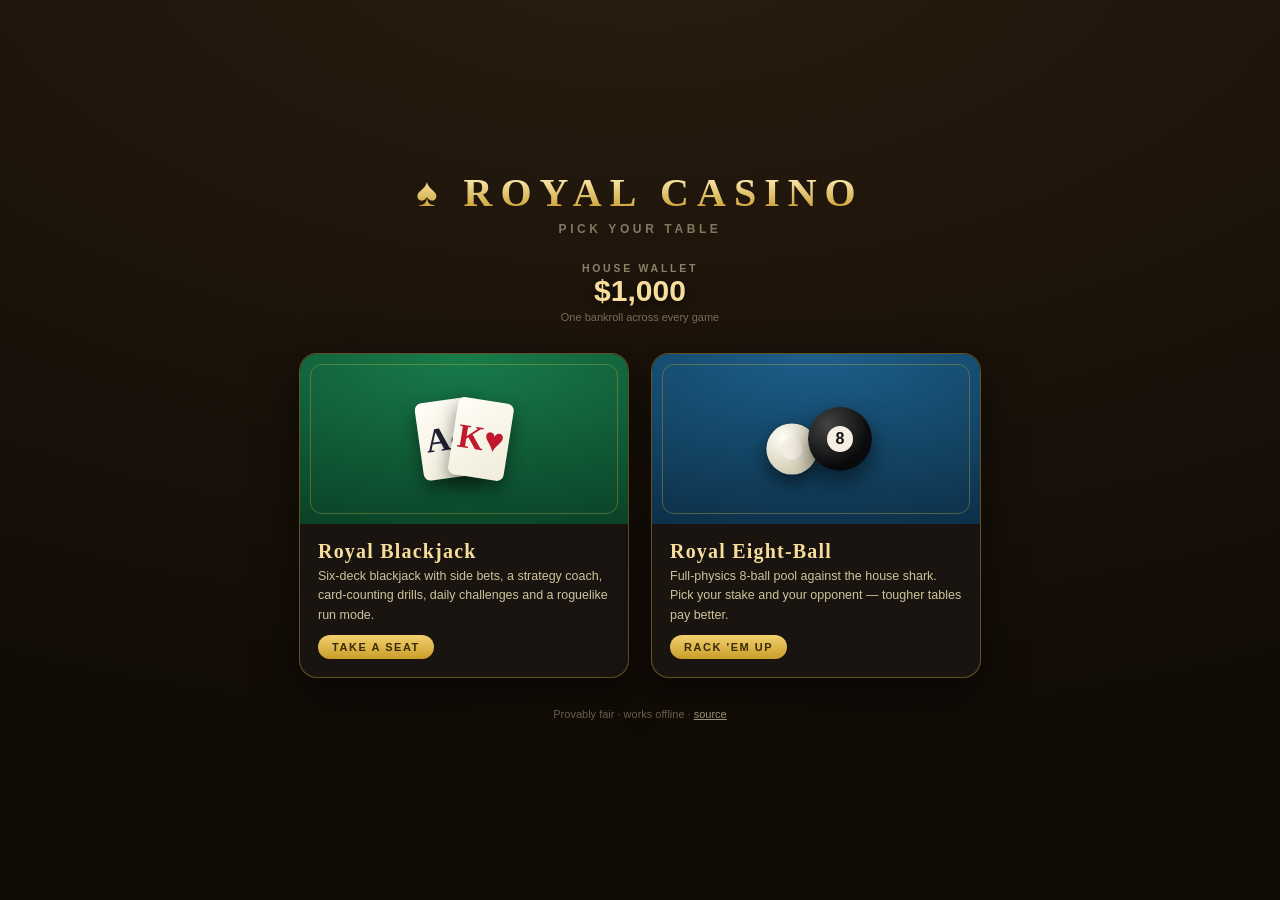
==== commit d79ca655: "Add Royal Eight-Ball pool and casino lobby with shared wallet - Root lobby page to choose between bl" ====
--- a/index.html
+++ b/index.html
@@ -3,206 +3,90 @@
 <head>
 <meta charset="utf-8">
 <meta name="viewport" content="width=device-width, initial-scale=1">
-<title>Royal Blackjack</title>
+<title>Royal Casino</title>
 <meta name="theme-color" content="#171008">
 <link rel="manifest" href="manifest.json">
 <link rel="icon" href="icon.svg" type="image/svg+xml">
-<link rel="stylesheet" href="css/styles.css">
+<style>
+:root{--gold:#d4af37;--gold-l:#f6dd9a;--serif:Georgia,'Times New Roman',serif;--sans:-apple-system,BlinkMacSystemFont,'Segoe UI',Roboto,Helvetica,Arial,sans-serif}
+*{box-sizing:border-box}
+body{margin:0;min-height:100vh;background:radial-gradient(120% 90% at 50% -10%,#2b1d10 0%,#1c130a 55%,#120c06 100%);display:flex;flex-direction:column;align-items:center;justify-content:center;font-family:var(--sans);color:#efe5c8;padding:28px 16px;user-select:none}
+.brand{font:800 clamp(26px,5vw,40px) var(--serif);letter-spacing:.2em;text-transform:uppercase;background:linear-gradient(180deg,#f8e7ad 20%,#c89b28 90%);-webkit-background-clip:text;background-clip:text;color:transparent;margin:0 0 6px;text-align:center}
+.sub{font:600 12px var(--sans);letter-spacing:.3em;text-transform:uppercase;color:rgba(232,219,180,.5);margin:0 0 26px;text-align:center}
+.bank{display:flex;flex-direction:column;align-items:center;margin-bottom:30px}
+.blab{font:600 10.5px var(--sans);letter-spacing:.26em;text-transform:uppercase;color:rgba(232,219,180,.55)}
+.bamt{font:800 30px var(--sans);color:var(--gold-l);text-shadow:0 2px 12px rgba(0,0,0,.6)}
+.bnote{font:400 11px var(--sans);color:rgba(232,219,180,.45);margin-top:3px}
+.games{display:flex;gap:22px;flex-wrap:wrap;justify-content:center;max-width:860px}
+.game{display:block;width:330px;text-decoration:none;color:inherit;border-radius:18px;border:1px solid rgba(212,175,55,.4);overflow:hidden;background:#191410;box-shadow:0 16px 44px rgba(0,0,0,.55);transition:transform .2s,box-shadow .2s,border-color .2s}
+.game:hover{transform:translateY(-6px);border-color:rgba(212,175,55,.9);box-shadow:0 24px 60px rgba(0,0,0,.7),0 0 30px rgba(212,175,55,.18)}
+.art{height:170px;position:relative;display:flex;align-items:center;justify-content:center}
+.art.bj{background:radial-gradient(130% 110% at 50% 0%,#187c4b 0%,#0a4126 100%)}
+.art.pl{background:radial-gradient(130% 110% at 50% 0%,#1d5f8a 0%,#0c2f47 100%)}
+.art::after{content:'';position:absolute;inset:10px;border-radius:12px;border:1.5px solid rgba(212,175,55,.35);pointer-events:none}
+.cardart{width:56px;height:78px;background:linear-gradient(140deg,#fffdf6,#f0ecd9);border-radius:7px;display:flex;align-items:center;justify-content:center;font:700 34px var(--serif);color:#1d2132;box-shadow:0 8px 18px rgba(0,0,0,.45);transform:rotate(-8deg)}
+.cardart+.cardart{margin-left:-22px;transform:rotate(9deg);color:#c0182f;z-index:1}
+.ballart{width:64px;height:64px;border-radius:50%;background:radial-gradient(circle at 32% 28%,#444 0%,#0a0a0c 65%);box-shadow:0 10px 22px rgba(0,0,0,.55);display:flex;align-items:center;justify-content:center;position:relative}
+.ballart::before{content:'8';width:26px;height:26px;border-radius:50%;background:#f4efe2;display:flex;align-items:center;justify-content:center;font:800 16px var(--sans);color:#111}
+.ballart.cue{background:radial-gradient(circle at 32% 28%,#fffef6 0%,#cfc7ae 80%);margin-right:-16px;transform:translateY(10px) scale(.8);z-index:0}
+.ballart.cue::before{content:''}
+.meta{padding:16px 18px 18px}
+.meta h2{margin:0 0 4px;font:700 20px var(--serif);letter-spacing:.06em;color:var(--gold-l)}
+.meta p{margin:0;font:400 12.5px/1.55 var(--sans);color:#cfc39b}
+.tag{display:inline-block;margin-top:10px;font:700 11px var(--sans);letter-spacing:.14em;text-transform:uppercase;color:#3a2a05;background:linear-gradient(180deg,#f3cf6f,#c99e29);border-radius:999px;padding:6px 14px}
+.foot{margin-top:30px;font:400 11px var(--sans);color:rgba(232,219,180,.4);text-align:center}
+.foot a{color:rgba(232,219,180,.65)}
+</style>
 </head>
 <body>
-<h2 class="sr-only">Interactive blackjack casino game with chip betting, animated dealing, splits, double down, insurance, hints, and session statistics</h2>
-<div id="bjApp">
-  <canvas id="fxCanvas"></canvas>
-  <header class="topbar">
-    <div class="brand">♠ Royal Blackjack</div>
-    <span class="mode-badge" id="modeBadge"></span>
-    <div class="topbtns">
-      <button class="tbtn" id="btnHint" title="Basic strategy advice (B)">Hint</button>
-      <button class="tbtn" id="btnCoach" title="Real-time strategy coaching (K)">Coach</button>
-      <button class="tbtn" id="btnDaily" title="Daily challenge — same shuffle for everyone">Daily</button>
-      <button class="tbtn" id="btnRun" title="Roguelike run mode">Run</button>
-      <button class="tbtn" id="btnMenu" title="Stats, trainer, settings and more">Menu</button>
+<h1 class="brand">♠ Royal Casino</h1>
+<p class="sub">Pick your table</p>
+<div class="bank">
+  <span class="blab">House wallet</span>
+  <span class="bamt" id="bankAmt">$1,000</span>
+  <span class="bnote">One bankroll across every game</span>
+</div>
+<div class="games">
+  <a class="game" href="blackjack/">
+    <div class="art bj"><div class="cardart">A♠</div><div class="cardart">K♥</div></div>
+    <div class="meta">
+      <h2>Royal Blackjack</h2>
+      <p>Six-deck blackjack with side bets, a strategy coach, card-counting drills, daily challenges and a roguelike run mode.</p>
+      <span class="tag">Take a seat</span>
     </div>
-  </header>
-  <main class="table">
-    <svg class="arc" viewBox="0 0 560 170" aria-hidden="true">
-      <defs>
-        <path id="arcP1" d="M 30 150 A 300 300 0 0 1 530 150" fill="none"></path>
-        <path id="arcP2" d="M 105 168 A 255 255 0 0 1 455 168" fill="none"></path>
-      </defs>
-      <text class="a1"><textPath href="#arcP1" startOffset="50%" text-anchor="middle">Blackjack pays 3 to 2</textPath></text>
-      <text class="a2"><textPath href="#arcP2" startOffset="50%" text-anchor="middle">Dealer stands on all 17s · Insurance pays 2 to 1</textPath></text>
-    </svg>
-    <div class="shoe">
-      <div class="shoe-stack" id="shoeStack"></div>
-      <div class="shoe-n" id="shoeN"></div>
+  </a>
+  <a class="game" href="pool/">
+    <div class="art pl"><div class="ballart cue"></div><div class="ballart"></div></div>
+    <div class="meta">
+      <h2>Royal Eight-Ball</h2>
+      <p>Full-physics 8-ball pool against the house shark. Pick your stake and your opponent — tougher tables pay better.</p>
+      <span class="tag">Rack 'em up</span>
     </div>
-    <div class="dealer-wrap">
-      <div class="zone-label">Dealer</div>
-      <div class="hand" id="dealerHand"></div>
-      <div class="hand-meta"><span class="score-badge" id="dealerScore"></span></div>
-    </div>
-    <div class="banner" id="banner"></div>
-    <div class="player-row" id="playerRow"></div>
-    <div class="bet-spot">
-      <div class="bet-circle empty" id="betCircle"><div class="bet-stack" id="betStack"></div></div>
-      <div class="bet-amt" id="betAmt"></div>
-      <div class="side-row" id="sideRow">
-        <button class="side-spot" data-side="pp" title="Perfect Pairs — pair 6:1, colored 12:1, perfect 25:1 ($5 per click)"><span class="ss-name">Pairs</span><span class="ss-amt" id="ssamt-pp"></span></button>
-        <button class="side-spot" data-side="tp" title="21+3 — flush 5:1, straight 10:1, trips 30:1, str. flush 40:1, suited trips 100:1"><span class="ss-name">21+3</span><span class="ss-amt" id="ssamt-tp"></span></button>
-        <button class="side-spot" data-side="ll" title="Lucky Lucky — 19/20 pays 2:1, 21 up to 15:1, 6-7-8 up to 100:1, 7-7-7 up to 200:1"><span class="ss-name">Lucky</span><span class="ss-amt" id="ssamt-ll"></span></button>
-        <button class="side-spot" data-side="bust" title="Buster — pays when the dealer busts, 2:1 up to 250:1 by card count"><span class="ss-name">Bust</span><span class="ss-amt" id="ssamt-bust"></span></button>
-      </div>
-    </div>
-    <div class="toastN" id="toastEl"></div>
-  </main>
-  <footer class="console">
-    <div class="crow">
-      <div class="bank" id="bankWrap"><span class="blab">Bankroll</span><span id="bankAmt">$1,000</span></div>
-      <div class="rack" id="rack">
-        <button class="chip chip-5" data-d="5" aria-label="Bet 5 dollars"><span>$5</span></button>
-        <button class="chip chip-25" data-d="25" aria-label="Bet 25 dollars"><span>$25</span></button>
-        <button class="chip chip-100" data-d="100" aria-label="Bet 100 dollars"><span>$100</span></button>
-        <button class="chip chip-500" data-d="500" aria-label="Bet 500 dollars"><span>$500</span></button>
-      </div>
-      <div class="bet-tools">
-        <button class="tbtn" id="btnClear">Clear</button>
-        <button class="tbtn" id="btnRebet">Rebet</button>
-      </div>
-    </div>
-    <div class="msgline" id="msgEl" aria-live="polite"></div>
-    <div class="crow actions">
-      <button class="abtn deal" id="btnDeal">Deal</button>
-      <button class="abtn" id="btnHit">Hit</button>
-      <button class="abtn" id="btnStand">Stand</button>
-      <button class="abtn" id="btnDouble">Double</button>
-      <button class="abtn" id="btnSplit">Split</button>
-      <button class="abtn" id="btnSurrender">Surrender</button>
-    </div>
-  </footer>
-  <div class="overlay" id="ovInsurance">
-    <div class="panel">
-      <h3>Insurance?</h3>
-      <p id="insText"></p>
-      <div class="prow"><button class="tbtn" id="btnInsNo">No thanks (N)</button><button class="gbtn" id="btnInsYes">Take insurance (Y)</button></div>
-    </div>
-  </div>
-  <div class="overlay" id="ovStats">
-    <div class="panel">
-      <h3>Session stats</h3>
-      <canvas id="bkChart" width="380" height="92" style="width:100%;margin-bottom:12px"></canvas>
-      <div class="sgrid" id="sgrid"></div>
-      <div class="prow"><button class="tbtn" id="btnReset">Reset bankroll &amp; stats</button><button class="gbtn" id="btnStatsClose">Close</button></div>
-    </div>
-  </div>
-  <div class="overlay" id="ovRules">
-    <div class="panel">
-      <h3>House rules</h3>
-      <ul>
-        <li>Six-deck shoe, reshuffled when it runs low</li>
-        <li>Blackjack pays 3 to 2 · dealer stands on all 17s</li>
-        <li>Dealer peeks for blackjack with an ace or ten showing</li>
-        <li>Insurance on an ace costs half your bet, pays 2 to 1</li>
-        <li>Double down on any first two cards, including after a split</li>
-        <li>Split once on any equal-value pair · split aces get one card each</li>
-        <li>Surrender your first two cards to keep half your bet</li>
-        <li>Decks, soft-17, payouts, peek and more are configurable in Menu → Settings</li>
-      </ul>
-      <h3>Shortcuts</h3>
-      <p><span class="kbd">H</span> hit · <span class="kbd">S</span> stand · <span class="kbd">D</span> double · <span class="kbd">P</span> split · <span class="kbd">U</span> surrender · <span class="kbd">Enter</span> deal · <span class="kbd">R</span> rebet · <span class="kbd">C</span> clear · <span class="kbd">1–4</span> chips · <span class="kbd">B</span> hint · <span class="kbd">M</span> sound</p>
-      <div class="prow"><button class="gbtn" id="btnRulesClose">Close</button></div>
-    </div>
-  </div>
-  <div class="overlay" id="ovLoan">
-    <div class="panel">
-      <h3>Out of chips</h3>
-      <p id="loanText">The pit boss looks you over, sighs, and slides a fresh $1,000 across the felt. The house keeps track of these things.</p>
-      <div class="prow"><button class="gbtn" id="btnLoan">Take the credit</button></div>
-    </div>
-  </div>
-  <div class="overlay" id="ovMenu">
-    <div class="panel">
-      <h3>Menu</h3>
-      <div class="menu-grid">
-        <button class="mbtn" id="btnStats">Stats</button>
-        <button class="mbtn" id="mAch">Achievements</button>
-        <button class="mbtn" id="mTrainer">Trainer</button>
-        <button class="mbtn" id="mChart">Strategy chart</button>
-        <button class="mbtn" id="mSettings">Settings</button>
-        <button class="mbtn" id="mFair">Fairness</button>
-        <button class="mbtn" id="btnRules">Rules</button>
-        <button class="mbtn" id="btnSound">Sound on</button>
-      </div>
-      <div class="prow"><button class="gbtn" id="btnMenuClose">Close</button></div>
-    </div>
-  </div>
-  <div class="overlay" id="ovSettings">
-    <div class="panel">
-      <h3>Settings</h3>
-      <div id="setBody"></div>
-      <div class="prow"><button class="gbtn" id="btnSettingsClose">Close</button></div>
-    </div>
-  </div>
-  <div class="overlay" id="ovAch">
-    <div class="panel wide">
-      <h3>Achievements</h3>
-      <div id="achBody"></div>
-      <div class="prow"><button class="gbtn" id="btnAchClose">Close</button></div>
-    </div>
-  </div>
-  <div class="overlay" id="ovTrainer">
-    <div class="panel wide">
-      <h3>Trainer</h3>
-      <div id="trainBody"></div>
-      <div class="prow"><button class="gbtn" id="btnTrainerClose">Close</button></div>
-    </div>
-  </div>
-  <div class="overlay" id="ovChart">
-    <div class="panel wide">
-      <h3>Strategy chart</h3>
-      <div id="chartBody"></div>
-      <div class="prow"><button class="gbtn" id="btnChartClose">Close</button></div>
-    </div>
-  </div>
-  <div class="overlay" id="ovFair">
-    <div class="panel">
-      <h3>Provably fair</h3>
-      <div id="fairBody"></div>
-      <div class="prow"><button class="gbtn" id="btnFairClose">Close</button></div>
-    </div>
-  </div>
-  <div class="overlay" id="ovDaily">
-    <div class="panel">
-      <h3 id="dailyTitle">Daily challenge</h3>
-      <div id="dailyBody"></div>
-      <div class="prow" id="dailyRow"></div>
-    </div>
-  </div>
-  <div class="overlay" id="ovRun">
-    <div class="panel">
-      <h3 id="runTitle">Run mode</h3>
-      <div id="runBody"></div>
-      <div class="prow" id="runRow"></div>
-    </div>
-  </div>
+  </a>
 </div>
-<script src="js/utils.js"></script>
-<script src="js/dom.js"></script>
-<script src="js/audio.js"></script>
-<script src="js/cards.js"></script>
-<script src="js/state.js"></script>
-<script src="js/sidebets.js"></script>
-<script src="js/render.js"></script>
-<script src="js/fx.js"></script>
-<script src="js/strategy.js"></script>
-<script src="js/coach.js"></script>
-<script src="js/game.js"></script>
-<script src="js/daily.js"></script>
-<script src="js/achieve.js"></script>
-<script src="js/trainer.js"></script>
-<script src="js/sim.js"></script>
-<script src="js/fair.js"></script>
-<script src="js/run.js"></script>
-<script src="js/main.js"></script>
+<p class="foot">Provably fair · works offline · <a href="https://github.com/batuhanisik751/Blackjack">source</a></p>
+<script>
+'use strict';
+function readBank(){
+  try{
+    const v = localStorage.getItem('bj-bank');
+    if(v == null) return 1000;
+    const p = JSON.parse(v);
+    return (typeof p === 'number' && isFinite(p)) ? p : 1000;
+  }catch(e){ return 1000 }
+}
+function fmtMoney(n){
+  n = Math.round(n * 100) / 100;
+  const o = Number.isInteger(n) ? { maximumFractionDigits: 0 } : { minimumFractionDigits: 2, maximumFractionDigits: 2 };
+  return (n < 0 ? '−$' : '$') + Math.abs(n).toLocaleString('en-US', o);
+}
+function refresh(){ document.getElementById('bankAmt').textContent = fmtMoney(readBank()) }
+refresh();
+window.addEventListener('storage', function(e){ if(e.key === 'bj-bank') refresh() });
+window.addEventListener('pageshow', refresh);
+if('serviceWorker' in navigator && location.protocol !== 'file:'){
+  try{ navigator.serviceWorker.register('sw.js') }catch(e){}
+}
+</script>
 </body>
 </html>
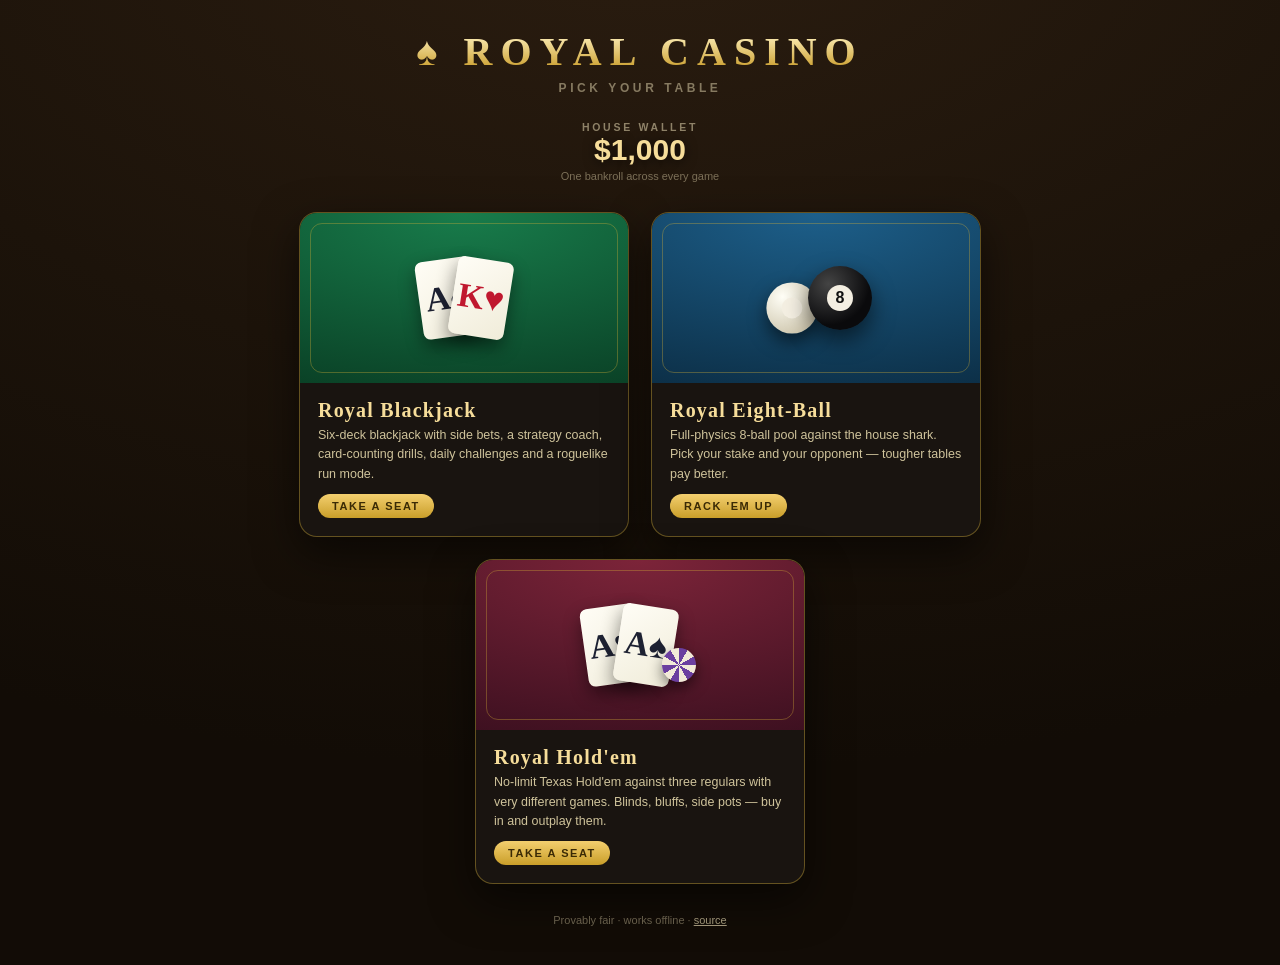
==== commit 52914dd2: "More games" ====
--- a/index.html
+++ b/index.html
@@ -23,6 +23,9 @@
 .art{height:170px;position:relative;display:flex;align-items:center;justify-content:center}
 .art.bj{background:radial-gradient(130% 110% at 50% 0%,#187c4b 0%,#0a4126 100%)}
 .art.pl{background:radial-gradient(130% 110% at 50% 0%,#1d5f8a 0%,#0c2f47 100%)}
+.art.pk{background:radial-gradient(130% 110% at 50% 0%,#7c2439 0%,#3d1020 100%)}
+.art.pk .cardart+.cardart{color:#1d2132}
+.chipart{width:34px;height:34px;border-radius:50%;background:repeating-conic-gradient(#6b3fa0 0 30deg,#f2ead8 30deg 60deg);box-shadow:0 6px 14px rgba(0,0,0,.5);margin-left:-12px;transform:translateY(20px);z-index:2}
 .art::after{content:'';position:absolute;inset:10px;border-radius:12px;border:1.5px solid rgba(212,175,55,.35);pointer-events:none}
 .cardart{width:56px;height:78px;background:linear-gradient(140deg,#fffdf6,#f0ecd9);border-radius:7px;display:flex;align-items:center;justify-content:center;font:700 34px var(--serif);color:#1d2132;box-shadow:0 8px 18px rgba(0,0,0,.45);transform:rotate(-8deg)}
 .cardart+.cardart{margin-left:-22px;transform:rotate(9deg);color:#c0182f;z-index:1}
@@ -63,6 +66,14 @@
       <span class="tag">Rack 'em up</span>
     </div>
   </a>
+  <a class="game" href="poker/">
+    <div class="art pk"><div class="cardart">A♥</div><div class="cardart">A♠</div><div class="chipart"></div></div>
+    <div class="meta">
+      <h2>Royal Hold'em</h2>
+      <p>No-limit Texas Hold'em against three regulars with very different games. Blinds, bluffs, side pots — buy in and outplay them.</p>
+      <span class="tag">Take a seat</span>
+    </div>
+  </a>
 </div>
 <p class="foot">Provably fair · works offline · <a href="https://github.com/batuhanisik751/Blackjack">source</a></p>
 <script>
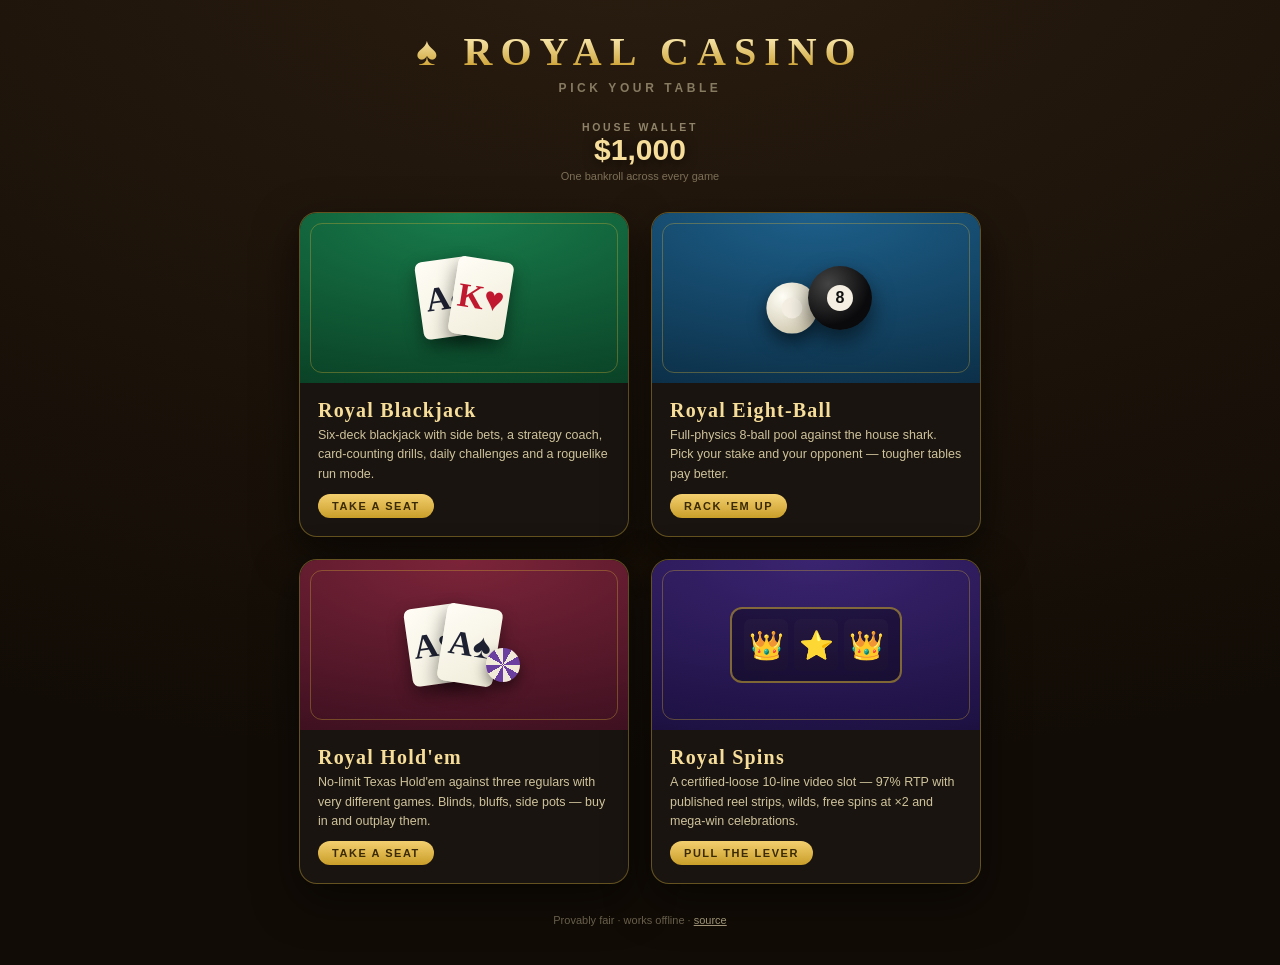
==== commit 5c9cf5b6: "Added slots" ====
--- a/index.html
+++ b/index.html
@@ -24,6 +24,9 @@
 .art.bj{background:radial-gradient(130% 110% at 50% 0%,#187c4b 0%,#0a4126 100%)}
 .art.pl{background:radial-gradient(130% 110% at 50% 0%,#1d5f8a 0%,#0c2f47 100%)}
 .art.pk{background:radial-gradient(130% 110% at 50% 0%,#7c2439 0%,#3d1020 100%)}
+.art.sl{background:radial-gradient(130% 110% at 50% 0%,#3a2470 0%,#1c1040 100%)}
+.slotart{display:flex;gap:6px;background:rgba(0,0,0,.35);border:2px solid rgba(212,175,55,.55);border-radius:12px;padding:10px 12px}
+.slotart span{width:44px;height:52px;display:flex;align-items:center;justify-content:center;font-size:28px;background:linear-gradient(180deg,#241740,#1b1133);border-radius:7px}
 .art.pk .cardart+.cardart{color:#1d2132}
 .chipart{width:34px;height:34px;border-radius:50%;background:repeating-conic-gradient(#6b3fa0 0 30deg,#f2ead8 30deg 60deg);box-shadow:0 6px 14px rgba(0,0,0,.5);margin-left:-12px;transform:translateY(20px);z-index:2}
 .art::after{content:'';position:absolute;inset:10px;border-radius:12px;border:1.5px solid rgba(212,175,55,.35);pointer-events:none}
@@ -74,6 +77,14 @@
       <span class="tag">Take a seat</span>
     </div>
   </a>
+  <a class="game" href="slots/">
+    <div class="art sl"><div class="slotart"><span>👑</span><span>⭐</span><span>👑</span></div></div>
+    <div class="meta">
+      <h2>Royal Spins</h2>
+      <p>A certified-loose 10-line video slot — 97% RTP with published reel strips, wilds, free spins at ×2 and mega-win celebrations.</p>
+      <span class="tag">Pull the lever</span>
+    </div>
+  </a>
 </div>
 <p class="foot">Provably fair · works offline · <a href="https://github.com/batuhanisik751/Blackjack">source</a></p>
 <script>
